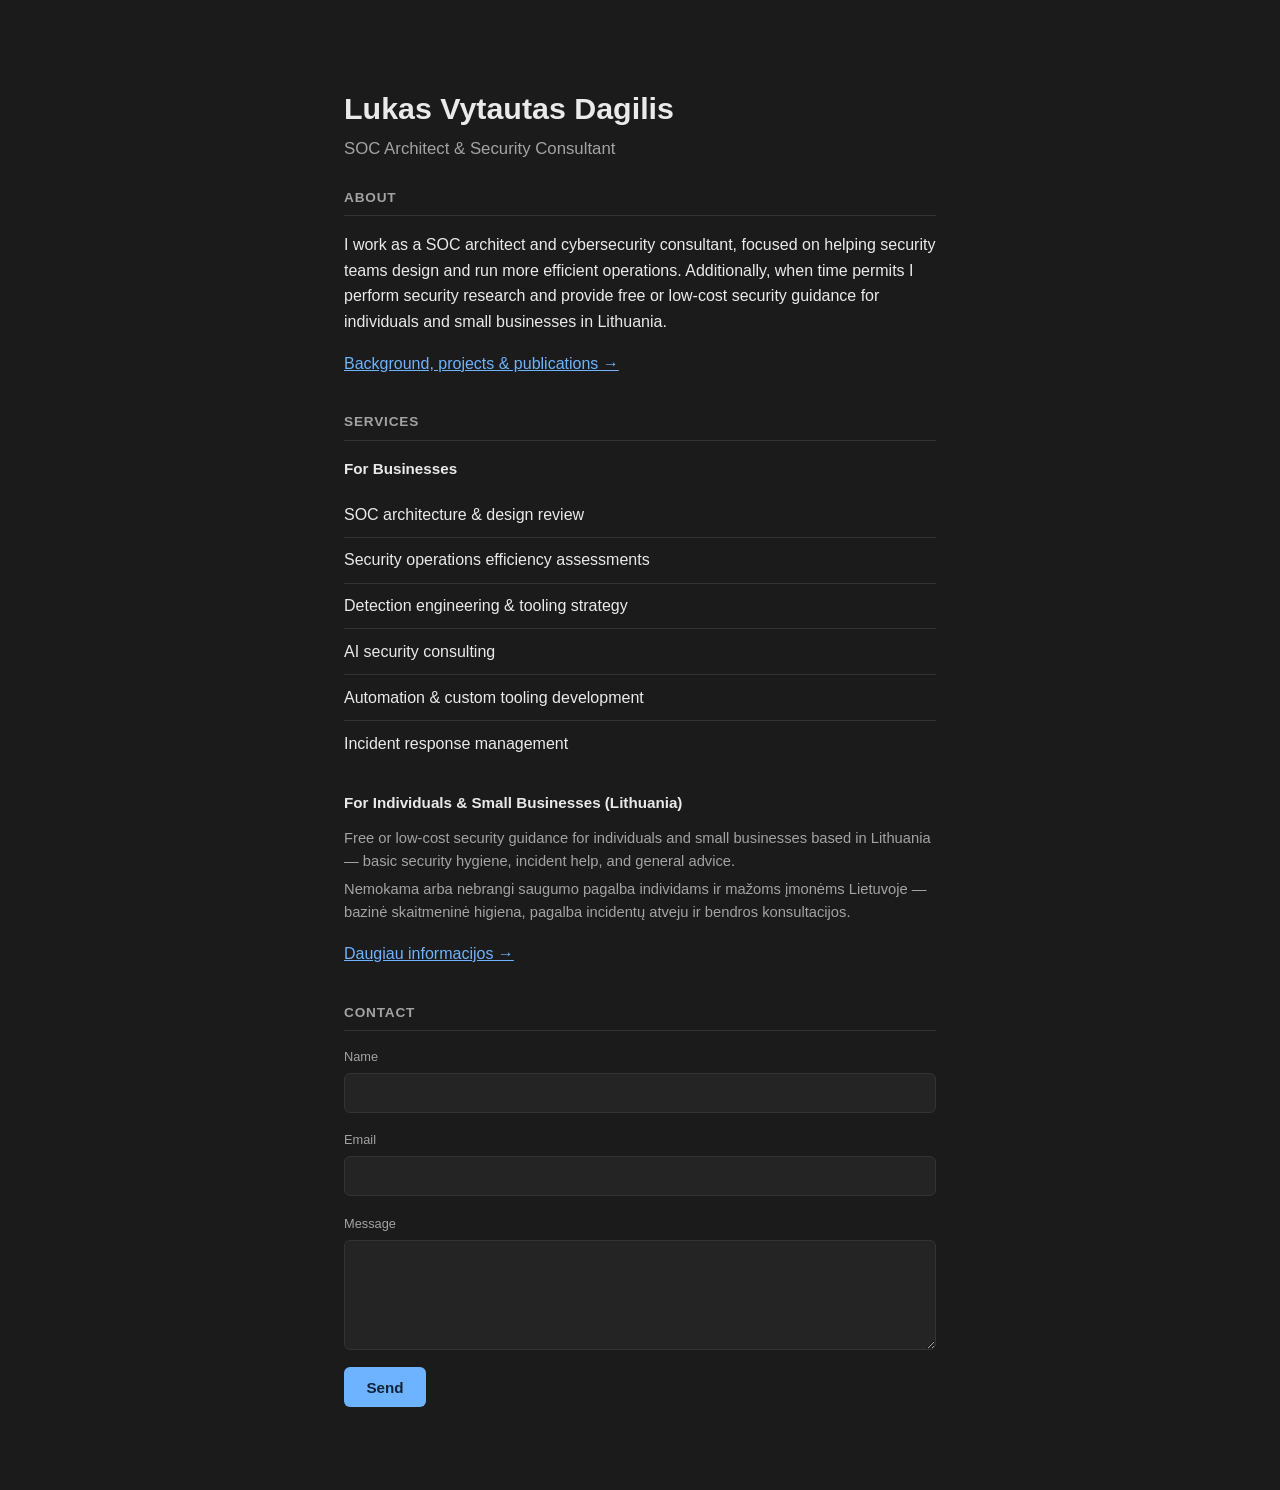
==== index.html @ 28920311 "Made name consistent across all pages." ====
<!DOCTYPE html>
<html lang="en">
<head>
<meta charset="UTF-8">
<meta name="viewport" content="width=device-width, initial-scale=1.0">
<title>Lukas Vytautas Dagilis</title>
<meta name="description" content="Lukas Vytautas Dagilis — SOC Architect &amp; Security Consultant.">
<link rel="stylesheet" href="style.css">
</head>
<body>

<h1>Lukas Vytautas Dagilis</h1>
<p class="headline">SOC Architect &amp; Security Consultant</p>

<section>
  <h2>About</h2>
  <p>
    I work as a SOC architect and cybersecurity consultant,
    focused on helping security teams design and run more efficient operations.
    Additionally, when time permits I perform security research and provide free or low-cost security guidance for individuals and small businesses in Lithuania.
  </p>
  <p><a href="about/">Background, projects &amp; publications →</a></p>
</section>

<section>
  <h2>Services</h2>

  <div class="service-group">
    <h3>For Businesses</h3>
    <ul class="plain-list">
      <li>SOC architecture &amp; design review</li>
      <li>Security operations efficiency assessments</li>
      <li>Detection engineering &amp; tooling strategy</li>
      <li>AI security consulting</li>
      <li>Automation &amp; custom tooling development</li>
      <li>Incident response management</li>
    </ul>
  </div>

  <div class="service-group">
    <h3>For Individuals &amp; Small Businesses (Lithuania)</h3>
    <p class="entry-desc">Free or low-cost security guidance for individuals and small businesses based in Lithuania — basic security hygiene, incident help, and general advice.</p>
    <p class="entry-desc">Nemokama arba nebrangi saugumo pagalba individams ir mažoms įmonėms Lietuvoje — bazinė skaitmeninė higiena, pagalba incidentų atveju ir bendros konsultacijos.</p>
    <p><a href="kibernetine-pagalba/">Daugiau informacijos →</a></p>
  </div>
</section>

<section>
  <h2>Contact</h2>
  <form action="https://formspree.io/f/xaqgkaaq" method="POST">
    <input type="text" name="_gotcha" class="honeypot" tabindex="-1" autocomplete="off" aria-hidden="true">
    <div class="field">
      <label for="name">Name</label>
      <input type="text" id="name" name="name" required>
    </div>
    <div class="field">
      <label for="email">Email</label>
      <input type="email" id="email" name="_replyto" required>
    </div>
    <div class="field">
      <label for="message">Message</label>
      <textarea id="message" name="message" required></textarea>
    </div>
    <button type="submit">Send</button>
  </form>
</section>

</body>
</html>
---- style.css ----
:root {
  color-scheme: dark;
  --bg: #1b1b1b;
  --fg: #eaeaea;
  --muted: #a3a3a3;
  --accent: #6db3ff;
  --border: #333;
}
* { box-sizing: border-box; }
body {
  background: var(--bg);
  color: var(--fg);
  font-family: -apple-system, BlinkMacSystemFont, "Segoe UI", Helvetica, Arial, sans-serif;
  max-width: 640px;
  margin: 0 auto;
  padding: 4rem 1.5rem 3rem;
  line-height: 1.6;
}
h1 { font-size: 1.9rem; margin-bottom: 0.2rem; }
h1 a { color: inherit; text-decoration: none; }
.headline { color: var(--muted); font-size: 1.05rem; margin-top: 0; margin-bottom: 1.5rem; }
a { color: var(--accent); }
section { margin-bottom: 2.2rem; }
h2 {
  font-size: 0.85rem;
  text-transform: uppercase;
  letter-spacing: 0.06em;
  color: var(--muted);
  border-bottom: 1px solid var(--border);
  padding-bottom: 0.4rem;
  margin-bottom: 1rem;
}
ul.plain-list { list-style: none; padding: 0; margin: 0; }
ul.plain-list li {
  display: flex;
  justify-content: space-between;
  align-items: baseline;
  gap: 1rem;
  padding: 0.6rem 0;
  border-bottom: 1px solid var(--border);
}
ul.plain-list li:last-child { border-bottom: none; }
.meta { color: var(--muted); font-size: 0.82rem; white-space: nowrap; }

.entry { margin-bottom: 1.1rem; }
.entry:last-child { margin-bottom: 0; }
.entry-head {
  display: flex;
  justify-content: space-between;
  align-items: baseline;
  gap: 1rem;
}
.entry-title { font-weight: 600; }
.entry-desc { margin: 0.25rem 0 0; color: var(--muted); font-size: 0.92rem; }
.placeholder-note { color: var(--muted); font-size: 0.9rem; font-style: italic; }

.service-group { margin-bottom: 1.6rem; }
.service-group:last-child { margin-bottom: 0; }
.service-group h3 { font-size: 0.95rem; font-weight: 600; margin: 0 0 0.7rem; }

.back-link { margin-top: 2.5rem; font-size: 0.9rem; }

form { display: flex; flex-direction: column; gap: 1.1rem; }
.field { display: flex; flex-direction: column; gap: 0.35rem; }
label {
  display: block;
  font-size: 0.8rem;
  color: var(--muted);
}
input, textarea {
  display: block;
  width: 100%;
  background: #242424;
  border: 1px solid var(--border);
  color: var(--fg);
  padding: 0.65rem 0.75rem;
  border-radius: 6px;
  font-family: inherit;
  font-size: 0.95rem;
}
input:focus, textarea:focus {
  outline: none;
  border-color: var(--accent);
}
textarea { resize: vertical; min-height: 110px; }
button {
  background: var(--accent);
  color: #10233a;
  border: none;
  padding: 0.7rem 1.4rem;
  border-radius: 6px;
  font-weight: 600;
  font-size: 0.95rem;
  cursor: pointer;
  align-self: flex-start;
  transition: opacity 0.15s ease;
}
button:hover { opacity: 0.85; }
.honeypot { position: absolute; left: -9999px; top: -9999px; }
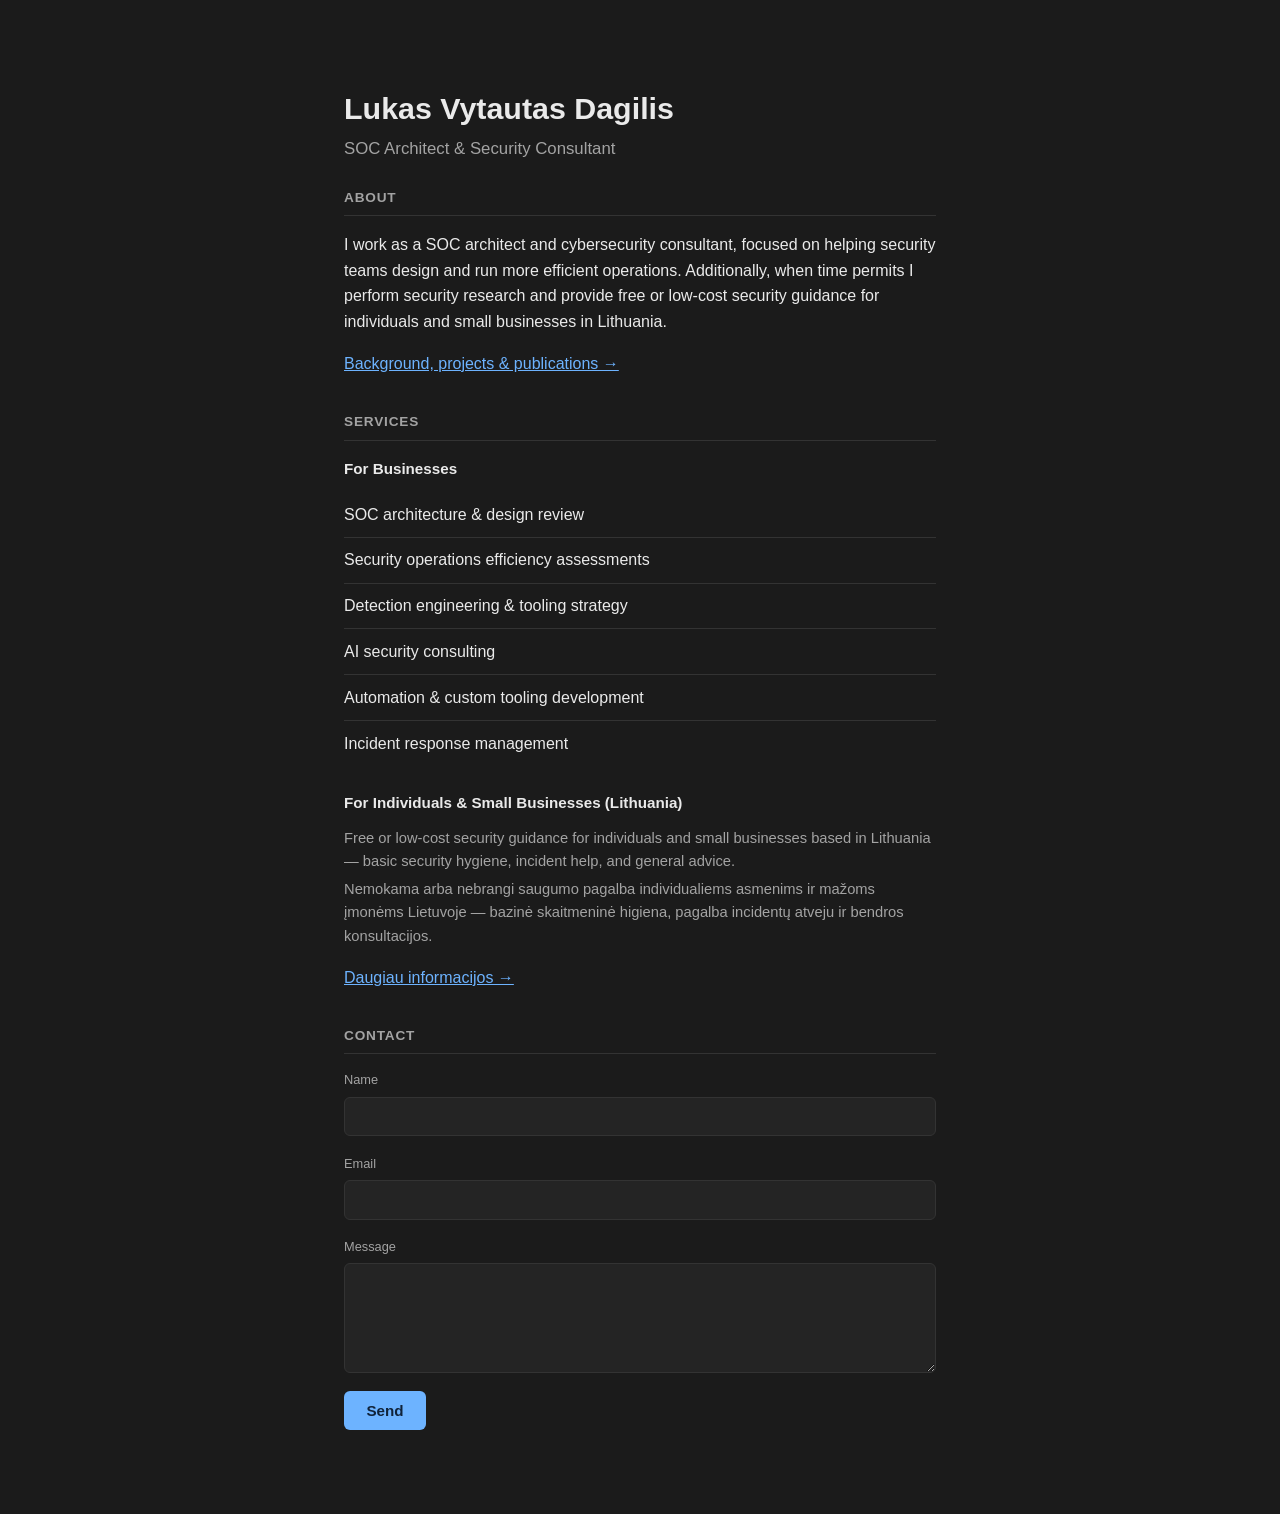
==== commit 01ded044: "Grammar fix" ====
--- a/index.html
+++ b/index.html
@@ -40,7 +40,7 @@
   <div class="service-group">
     <h3>For Individuals &amp; Small Businesses (Lithuania)</h3>
     <p class="entry-desc">Free or low-cost security guidance for individuals and small businesses based in Lithuania — basic security hygiene, incident help, and general advice.</p>
-    <p class="entry-desc">Nemokama arba nebrangi saugumo pagalba individams ir mažoms įmonėms Lietuvoje — bazinė skaitmeninė higiena, pagalba incidentų atveju ir bendros konsultacijos.</p>
+    <p class="entry-desc">Nemokama arba nebrangi saugumo pagalba individualiems asmenims ir mažoms įmonėms Lietuvoje — bazinė skaitmeninė higiena, pagalba incidentų atveju ir bendros konsultacijos.</p>
     <p><a href="kibernetine-pagalba/">Daugiau informacijos →</a></p>
   </div>
 </section>
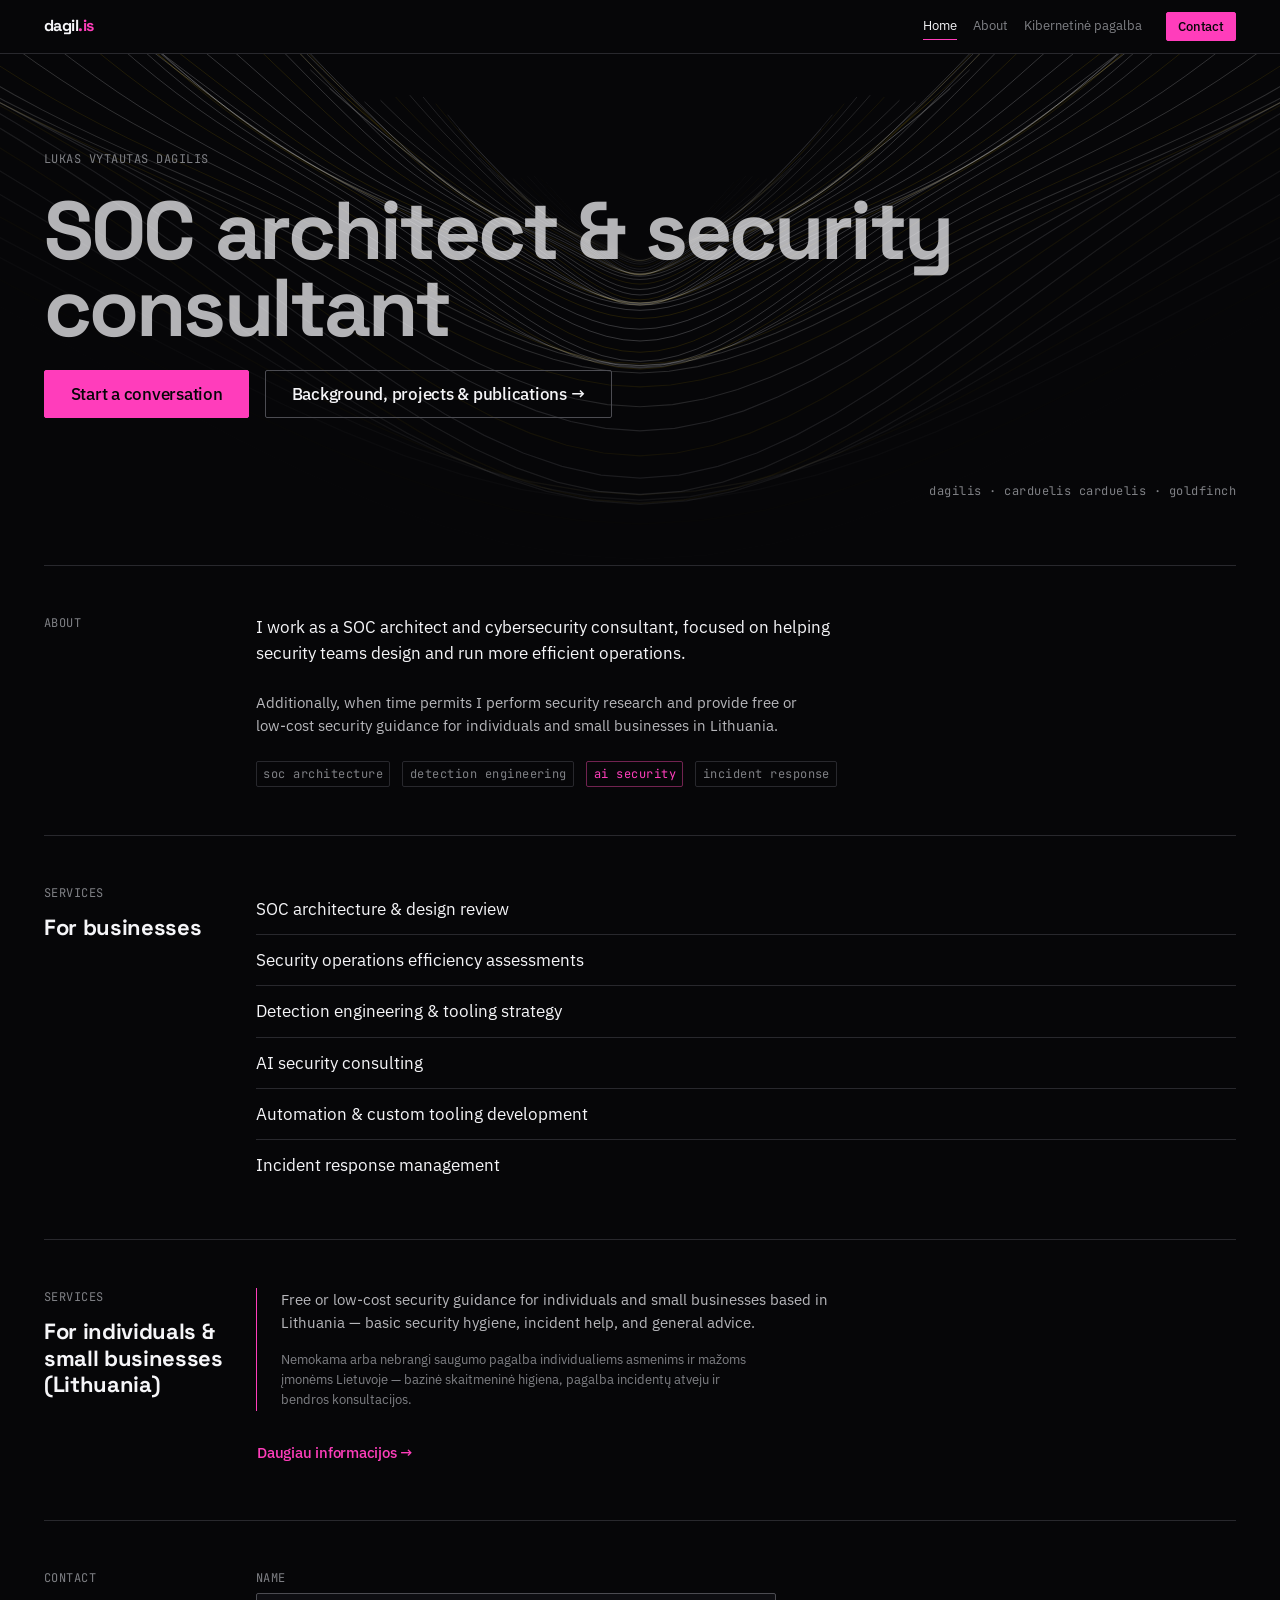
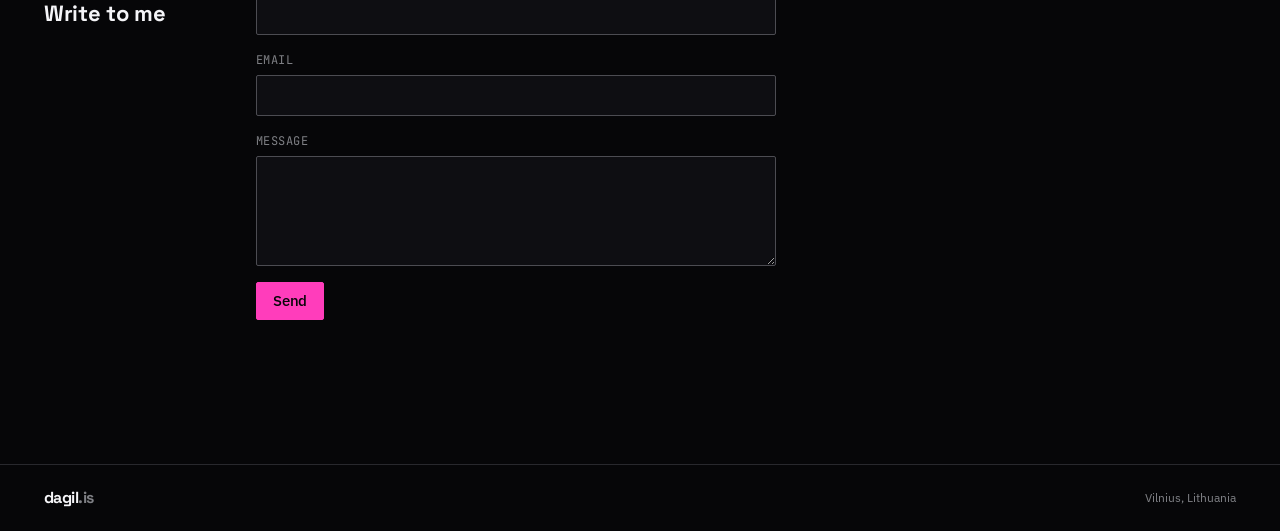
==== commit 01925363: "Rebuild the site on the dagil.is design system Reskin all three pages against the design system (Cla" ====
--- a/index.html
+++ b/index.html
@@ -1,5 +1,5 @@
 <!DOCTYPE html>
-<html lang="en">
+<html lang="en" data-accent="pink">
 <head>
 <meta charset="UTF-8">
 <meta name="viewport" content="width=device-width, initial-scale=1.0">
@@ -9,61 +9,131 @@
 </head>
 <body>
 
-<h1>Lukas Vytautas Dagilis</h1>
-<p class="headline">SOC Architect &amp; Security Consultant</p>
+<header class="nav">
+  <div class="nav-inner">
+    <a class="wordmark" href="./">dagil<span>.is</span></a>
+    <nav class="nav-links">
+      <a href="./" aria-current="page">Home</a>
+      <a href="about/">About</a>
+      <a href="kibernetine-pagalba/">Kibernetinė pagalba</a>
+    </nav>
+    <a class="btn btn--primary btn--sm" href="#contact">Contact</a>
+  </div>
+</header>
 
-<section>
-  <h2>About</h2>
-  <p>
-    I work as a SOC architect and cybersecurity consultant,
-    focused on helping security teams design and run more efficient operations.
-    Additionally, when time permits I perform security research and provide free or low-cost security guidance for individuals and small businesses in Lithuania.
-  </p>
-  <p><a href="about/">Background, projects &amp; publications →</a></p>
-</section>
+<main class="wrap">
 
-<section>
-  <h2>Services</h2>
-
-  <div class="service-group">
-    <h3>For Businesses</h3>
-    <ul class="plain-list">
-      <li>SOC architecture &amp; design review</li>
-      <li>Security operations efficiency assessments</li>
-      <li>Detection engineering &amp; tooling strategy</li>
-      <li>AI security consulting</li>
-      <li>Automation &amp; custom tooling development</li>
-      <li>Incident response management</li>
-    </ul>
+  <div class="hero">
+    <div class="wing-field" aria-hidden="true">
+      <canvas data-wing-field="title" data-speed="0.35" data-line-opacity="0.1" data-background="transparent"></canvas>
+    </div>
+    <p class="label hero-eyebrow">Lukas Vytautas Dagilis</p>
+    <h1 class="kinetic" data-kinetic>SOC architect &amp; security consultant</h1>
+    <div class="hero-actions">
+      <a class="btn btn--primary btn--lg" href="#contact">Start a conversation</a>
+      <a class="btn btn--lg" href="about/">Background, projects &amp; publications →</a>
+    </div>
+    <div class="hero-foot">
+      <span class="footnote">dagilis · carduelis carduelis · goldfinch</span>
+    </div>
   </div>
 
-  <div class="service-group">
-    <h3>For Individuals &amp; Small Businesses (Lithuania)</h3>
-    <p class="entry-desc">Free or low-cost security guidance for individuals and small businesses based in Lithuania — basic security hygiene, incident help, and general advice.</p>
-    <p class="entry-desc">Nemokama arba nebrangi saugumo pagalba individualiems asmenims ir mažoms įmonėms Lietuvoje — bazinė skaitmeninė higiena, pagalba incidentų atveju ir bendros konsultacijos.</p>
-    <p><a href="kibernetine-pagalba/">Daugiau informacijos →</a></p>
+  <section class="section" id="about">
+    <div class="section-grid">
+      <div class="section-head">
+        <h2 class="label">About</h2>
+      </div>
+      <div class="section-body">
+        <p class="lead">
+          I work as a SOC architect and cybersecurity consultant,
+          focused on helping security teams design and run more efficient operations.
+        </p>
+        <p>
+          Additionally, when time permits I perform security research and provide free or low-cost security guidance for individuals and small businesses in Lithuania.
+        </p>
+        <div class="chip-row">
+          <span class="chip chip--boxed">soc architecture</span>
+          <span class="chip chip--boxed">detection engineering</span>
+          <span class="chip chip--boxed chip--accent">ai security</span>
+          <span class="chip chip--boxed">incident response</span>
+        </div>
+      </div>
+    </div>
+  </section>
+
+  <section class="section" id="services">
+    <div class="section-grid">
+      <div class="section-head">
+        <h2 class="label">Services</h2>
+        <h3 class="section-title">For businesses</h3>
+      </div>
+      <div class="section-body">
+        <ul class="service-list">
+          <li>SOC architecture &amp; design review</li>
+          <li>Security operations efficiency assessments</li>
+          <li>Detection engineering &amp; tooling strategy</li>
+          <li>AI security consulting</li>
+          <li>Automation &amp; custom tooling development</li>
+          <li>Incident response management</li>
+        </ul>
+      </div>
+    </div>
+  </section>
+
+  <section class="section">
+    <div class="section-grid">
+      <div class="section-head">
+        <h2 class="label">Services</h2>
+        <h3 class="section-title">For individuals &amp; small businesses (Lithuania)</h3>
+      </div>
+      <div class="section-body">
+        <div class="card card--left card--accent">
+          <p>Free or low-cost security guidance for individuals and small businesses based in Lithuania — basic security hygiene, incident help, and general advice.</p>
+          <p class="entry-desc">Nemokama arba nebrangi saugumo pagalba individualiems asmenims ir mažoms įmonėms Lietuvoje — bazinė skaitmeninė higiena, pagalba incidentų atveju ir bendros konsultacijos.</p>
+        </div>
+        <p><a class="btn btn--ghost" href="kibernetine-pagalba/">Daugiau informacijos →</a></p>
+      </div>
+    </div>
+  </section>
+
+  <section class="section" id="contact">
+    <div class="section-grid">
+      <div class="section-head">
+        <h2 class="label">Contact</h2>
+        <h3 class="section-title">Write to me</h3>
+      </div>
+      <div class="section-body">
+        <form class="form" action="https://formspree.io/f/xaqgkaaq" method="POST">
+          <input type="text" name="_gotcha" class="honeypot" tabindex="-1" autocomplete="off" aria-hidden="true">
+          <div class="field">
+            <label for="name">Name</label>
+            <input type="text" id="name" name="name" required>
+          </div>
+          <div class="field">
+            <label for="email">Email</label>
+            <input type="email" id="email" name="_replyto" required>
+          </div>
+          <div class="field">
+            <label for="message">Message</label>
+            <textarea id="message" name="message" required></textarea>
+          </div>
+          <div><button class="btn btn--primary" type="submit">Send</button></div>
+        </form>
+      </div>
+    </div>
+  </section>
+
+</main>
+
+<footer class="footer">
+  <div class="footer-inner">
+    <span class="wordmark wordmark--mono">dagil<span>.is</span></span>
+    <span class="spacer"></span>
+    <span>Vilnius, Lithuania</span>
   </div>
-</section>
+</footer>
 
-<section>
-  <h2>Contact</h2>
-  <form action="https://formspree.io/f/xaqgkaaq" method="POST">
-    <input type="text" name="_gotcha" class="honeypot" tabindex="-1" autocomplete="off" aria-hidden="true">
-    <div class="field">
-      <label for="name">Name</label>
-      <input type="text" id="name" name="name" required>
-    </div>
-    <div class="field">
-      <label for="email">Email</label>
-      <input type="email" id="email" name="_replyto" required>
-    </div>
-    <div class="field">
-      <label for="message">Message</label>
-      <textarea id="message" name="message" required></textarea>
-    </div>
-    <button type="submit">Send</button>
-  </form>
-</section>
-
+<script src="wing-field.js" defer></script>
+<script src="kinetic.js" defer></script>
 </body>
 </html>
--- a/style.css
+++ b/style.css
@@ -1,99 +1,575 @@
+/* dagil.is
+   Built on the dagil.is design system (Claude Design project 25a98146).
+   Sections below, in order: tokens (mirrored from tokens/*.css), element
+   defaults (base.css), then this site's layout and components — hand-ported
+   from the system's React components so the static site needs no build step.
+   One file, one paint. */
+
+@import url('https://fonts.googleapis.com/css2?family=Space+Grotesk:wght@400;500;700&family=IBM+Plex+Sans:wght@400;500;600&family=JetBrains+Mono:wght@400;500&display=swap');
+
+/* ==========================================================================
+   1. Tokens
+   ========================================================================== */
+
 :root {
   color-scheme: dark;
-  --bg: #1b1b1b;
-  --fg: #eaeaea;
-  --muted: #a3a3a3;
-  --accent: #6db3ff;
-  --border: #333;
-}
-* { box-sizing: border-box; }
+
+  /* ---- surfaces ---- */
+  --void: oklch(12.5% 0.006 285);
+  --surface-1: oklch(16.5% 0.008 285);
+  --surface-2: oklch(21% 0.009 285);
+  --surface-3: oklch(26% 0.010 285);
+
+  /* ---- text ---- */
+  --text-1: oklch(97% 0.004 285);
+  --text-2: oklch(78% 0.006 285);
+  --text-3: oklch(60% 0.008 285);
+
+  /* ---- rules ---- */
+  --line: oklch(28% 0.008 285);
+  --line-strong: oklch(42% 0.010 285);
+
+  /* ---- neon palette ---- */
+  --neon-pink: oklch(72% 0.265 350);
+  --neon-yellow: oklch(92% 0.195 100);
+  --neon-lime: oklch(88% 0.235 132);
+  --neon-cyan: oklch(85% 0.150 200);
+  --neon-violet: oklch(66% 0.235 300);
+
+  /* ---- goldfinch: the name in colour ---- */
+  --goldfinch-wing: oklch(88% 0.185 92);
+  --goldfinch-face: oklch(58% 0.190 30);
+  --goldfinch-wall: oklch(86% 0.028 85);
+
+  /* ---- semantic accent ---- */
+  --accent: var(--neon-pink);
+  --accent-ink: var(--void);
+  --accent-strong: oklch(80% 0.230 350);
+  --accent-wash: color-mix(in oklab, var(--accent) 16%, var(--void));
+  --accent-line: color-mix(in oklab, var(--accent) 45%, var(--void));
+
+  --focus-ring: var(--accent);
+
+  /* ---- type ---- */
+  --font-display: 'Space Grotesk', 'Helvetica Neue', Arial, sans-serif;
+  --font-sans: 'IBM Plex Sans', 'Helvetica Neue', Arial, sans-serif;
+  --font-mono: 'JetBrains Mono', ui-monospace, SFMono-Regular, Menlo, monospace;
+
+  --text-xs: 0.75rem;
+  --text-sm: 0.8125rem;
+  --text-base: 0.9375rem;
+  --text-md: 1.0625rem;
+  --text-lg: 1.375rem;
+
+  --display-sm: 2rem;
+  --display-md: 3rem;
+  --display-lg: 4.5rem;
+
+  --leading-tight: 0.94;
+  --leading-snug: 1.2;
+  --leading-normal: 1.55;
+
+  --tracking-display: -0.035em;
+  --tracking-tight: -0.015em;
+  --tracking-mono: 0.04em;
+
+  --weight-regular: 400;
+  --weight-medium: 500;
+  --weight-bold: 700;
+
+  /* ---- spacing & layout ---- */
+  --space-1: 0.25rem;
+  --space-2: 0.5rem;
+  --space-3: 0.75rem;
+  --space-4: 1rem;
+  --space-5: 1.5rem;
+  --space-6: 2rem;
+  --space-7: 3rem;
+  --space-8: 4rem;
+  --space-9: 6rem;
+  --space-10: 8rem;
+
+  --content-max: 1240px;
+  --reading-max: 62ch;
+  --gutter: var(--space-5);
+
+  /* ---- effects ---- */
+  --radius-none: 0;
+  --radius-sm: 2px;
+  --radius-pill: 999px;
+
+  --ease-out: cubic-bezier(0.16, 1, 0.3, 1);
+  --ease-standard: cubic-bezier(0.2, 0, 0, 1);
+  --duration-fast: 120ms;
+  --duration-base: 200ms;
+  --duration-slow: 400ms;
+}
+
+/* Per-product accent. dagil.is is pink; swapping the attribute on <html> is
+   the only thing that ever changes between products. */
+[data-accent='pink'] {
+  --accent: var(--neon-pink);
+  --accent-strong: oklch(80% 0.230 350);
+  --accent-ink: var(--void);
+}
+
+/* ==========================================================================
+   2. Element defaults
+   ========================================================================== */
+
+*, *::before, *::after { box-sizing: border-box; }
+html { -webkit-text-size-adjust: 100%; }
+
 body {
-  background: var(--bg);
-  color: var(--fg);
-  font-family: -apple-system, BlinkMacSystemFont, "Segoe UI", Helvetica, Arial, sans-serif;
-  max-width: 640px;
+  margin: 0;
+  background: var(--void);
+  color: var(--text-2);
+  font-family: var(--font-sans);
+  font-size: var(--text-base);
+  line-height: var(--leading-normal);
+  text-wrap: pretty;
+  -webkit-font-smoothing: antialiased;
+}
+
+h1, h2, h3, h4 {
+  margin: 0;
+  color: var(--text-1);
+  font-family: var(--font-display);
+  font-weight: var(--weight-bold);
+  letter-spacing: var(--tracking-display);
+  line-height: var(--leading-tight);
+}
+h1 { font-size: var(--display-lg); }
+h2 { font-size: var(--display-md); }
+h3 { font-size: var(--display-sm); letter-spacing: var(--tracking-tight); }
+h4 { font-size: var(--text-lg); letter-spacing: var(--tracking-tight); line-height: var(--leading-snug); }
+
+p { margin: 0 0 var(--space-4); max-width: var(--reading-max); }
+p:last-child { margin-bottom: 0; }
+
+a {
+  color: var(--accent);
+  text-decoration: none;
+  border-bottom: 1px solid var(--accent-line);
+  transition: color var(--duration-fast) var(--ease-standard),
+              border-color var(--duration-fast) var(--ease-standard);
+}
+a:hover { color: var(--accent-strong); border-bottom-color: var(--accent-strong); }
+a:active { color: var(--accent-strong); }
+
+code, kbd, samp, pre { font-family: var(--font-mono); font-size: 0.9em; letter-spacing: var(--tracking-mono); }
+hr { border: 0; border-top: 1px solid var(--line); margin: var(--space-6) 0; }
+small { font-size: var(--text-xs); color: var(--text-3); }
+strong { color: var(--text-1); font-weight: var(--weight-medium); }
+
+::selection { background: var(--accent); color: var(--accent-ink); }
+:focus-visible { outline: 2px solid var(--focus-ring); outline-offset: 2px; }
+
+button, input, select, textarea { font: inherit; color: inherit; }
+img, svg, video { display: block; max-width: 100%; }
+table { border-collapse: collapse; }
+
+@media (prefers-reduced-motion: reduce) {
+  *, *::before, *::after {
+    animation-duration: 0.01ms !important;
+    transition-duration: 0.01ms !important;
+  }
+}
+
+/* ==========================================================================
+   3. Layout
+   ========================================================================== */
+
+.wrap {
+  max-width: var(--content-max);
   margin: 0 auto;
-  padding: 4rem 1.5rem 3rem;
-  line-height: 1.6;
-}
-h1 { font-size: 1.9rem; margin-bottom: 0.2rem; }
-h1 a { color: inherit; text-decoration: none; }
-.headline { color: var(--muted); font-size: 1.05rem; margin-top: 0; margin-bottom: 1.5rem; }
-a { color: var(--accent); }
-section { margin-bottom: 2.2rem; }
-h2 {
-  font-size: 0.85rem;
+  padding: 0 var(--gutter);
+}
+
+/* AppNav — the sticky header is the only fixed element on the page. */
+.nav {
+  position: sticky;
+  top: 0;
+  z-index: 20;
+  background: var(--void);
+  border-bottom: 1px solid var(--line);
+}
+.nav-inner {
+  max-width: var(--content-max);
+  margin: 0 auto;
+  padding: var(--space-3) var(--gutter);
+  display: flex;
+  align-items: center;
+  gap: var(--space-5);
+  flex-wrap: wrap;
+}
+.nav-links {
+  display: flex;
+  gap: var(--space-4);
+  margin-left: auto;
+  flex-wrap: wrap;
+}
+.nav-links a {
+  font-size: var(--text-sm);
+  color: var(--text-3);
+  border-bottom: 1px solid transparent;
+  padding: 0.2rem 0;
+}
+.nav-links a:hover { color: var(--text-1); border-bottom-color: var(--line-strong); }
+.nav-links a[aria-current='page'] { color: var(--text-1); border-bottom-color: var(--accent); }
+
+/* Wordmark — the mark is the type. No logo file exists; never substitute a glyph. */
+.wordmark {
+  font-family: var(--font-display);
+  font-weight: var(--weight-bold);
+  font-size: 1rem;
+  letter-spacing: var(--tracking-display);
+  color: var(--text-1);
+  line-height: 1;
+  border-bottom: none;
+}
+.wordmark:hover { color: var(--text-1); }
+.wordmark span { color: var(--accent); }
+.wordmark--mono span { color: var(--text-3); }
+
+/* AppFooter */
+.footer {
+  border-top: 1px solid var(--line);
+  margin-top: var(--space-9);
+}
+.footer-inner {
+  max-width: var(--content-max);
+  margin: 0 auto;
+  padding: var(--space-5) var(--gutter);
+  display: flex;
+  flex-wrap: wrap;
+  align-items: center;
+  gap: var(--space-2) var(--space-5);
+  font-size: var(--text-xs);
+  color: var(--text-3);
+}
+.footer-inner .spacer { flex: 1; }
+
+/* ==========================================================================
+   4. Page structure
+   ========================================================================== */
+
+.hero { position: relative; padding: var(--space-9) 0 var(--space-8); }
+.hero-eyebrow { margin: 0 0 var(--space-5); }
+.hero h1 { font-size: clamp(2.6rem, 6.4vw, 5.4rem); }
+.hero-actions {
+  display: flex;
+  flex-wrap: wrap;
+  gap: var(--space-4);
+  margin-top: var(--space-5);
+}
+.hero-foot {
+  margin-top: var(--space-8);
+  display: flex;
+  justify-content: flex-end;
+}
+
+.page { padding-top: var(--space-8); padding-bottom: var(--space-8); }
+.page-head { position: relative; }
+.page-head h1 { font-size: var(--display-md); max-width: 18ch; margin-top: var(--space-4); }
+.page-head .lead {
+  margin-top: var(--space-5);
+  font-size: var(--text-md);
+  color: var(--text-2);
+}
+.page-foot { margin-top: var(--space-7); }
+
+.lead { font-size: var(--text-md); color: var(--text-1); }
+
+.section {
+  border-top: 1px solid var(--line);
+  padding: var(--space-7) 0;
+}
+.section-grid {
+  display: grid;
+  grid-template-columns: 180px 1fr;
+  gap: var(--space-6);
+  align-items: start;
+}
+.section-title {
+  margin-top: var(--space-3);
+  font-size: var(--text-lg);
+  letter-spacing: var(--tracking-tight);
+  line-height: var(--leading-snug);
+}
+.section-body > * + * { margin-top: var(--space-5); }
+
+/* About/help pages: label above, rows full width. */
+.stack { margin-top: var(--space-7); }
+.stack > .label { display: block; margin-bottom: var(--space-4); }
+
+.grid-2 {
+  display: grid;
+  grid-template-columns: 1fr 1fr;
+  gap: var(--space-6);
+  margin-top: var(--space-7);
+  align-items: start;
+}
+
+/* Mono micro-label — the only place uppercase is allowed. */
+.label {
+  font-family: var(--font-mono);
+  font-size: var(--text-xs);
+  letter-spacing: var(--tracking-mono);
   text-transform: uppercase;
-  letter-spacing: 0.06em;
-  color: var(--muted);
-  border-bottom: 1px solid var(--border);
-  padding-bottom: 0.4rem;
-  margin-bottom: 1rem;
-}
-ul.plain-list { list-style: none; padding: 0; margin: 0; }
-ul.plain-list li {
+  color: var(--text-3);
+  font-weight: var(--weight-regular);
+}
+h2.label, h3.label { font-family: var(--font-mono); line-height: var(--leading-normal); }
+
+
+/* ==========================================================================
+   5. Components
+   ========================================================================== */
+
+/* Section/card headings. */
+.subhead {
+  font-size: var(--text-lg);
+  letter-spacing: var(--tracking-tight);
+  line-height: var(--leading-snug);
+  margin-bottom: var(--space-4);
+}
+
+/* Card — no fill, no radius, no shadow. A hairline on one edge, and space. */
+.card { border-top: 1px solid var(--line); padding-top: var(--space-5); }
+.card--left {
+  border-top: none;
+  border-left: 1px solid var(--line);
+  padding-top: 0;
+  padding-left: var(--space-5);
+}
+.card--accent { border-color: var(--accent); }
+
+/* Service list — hairlines from a 1px grid gap, not from borders. */
+.service-list {
+  list-style: none;
+  margin: 0;
+  padding: 0;
+  display: grid;
+  gap: 1px;
+  background: var(--line);
+}
+.service-list li {
+  background: var(--void);
+  padding: var(--space-3) 0;
+  font-size: var(--text-md);
+  color: var(--text-1);
+}
+
+/* Entry rows — mono date in the left column, prose in the right. */
+.entry-list { display: grid; }
+.entry {
+  display: grid;
+  grid-template-columns: 110px 1fr;
+  gap: var(--space-5);
+  border-top: 1px solid var(--line);
+  padding: var(--space-5) 0;
+}
+.entry:first-child { padding-top: var(--space-4); }
+.entry-year {
+  font-family: var(--font-mono);
+  font-size: var(--text-xs);
+  letter-spacing: var(--tracking-mono);
+  color: var(--text-3);
+  white-space: nowrap;
+}
+.entry-title { color: var(--text-1); font-size: var(--text-md); }
+.entry-desc {
+  color: var(--text-3);
+  font-size: var(--text-sm);
+  margin: var(--space-1) 0 0;
+}
+
+/* Chip */
+.chip {
+  font-family: var(--font-mono);
+  font-size: var(--text-xs);
+  letter-spacing: var(--tracking-mono);
+  color: var(--text-3);
+}
+.chip--boxed {
+  border: 1px solid var(--line);
+  border-radius: var(--radius-sm);
+  padding: 0.15rem 0.4rem;
+}
+.chip--accent { color: var(--accent); border-color: var(--accent-line); }
+.chip-row { display: flex; flex-wrap: wrap; gap: var(--space-3); }
+
+/* Button */
+.btn {
+  display: inline-flex;
+  align-items: center;
+  gap: 0.5rem;
+  font-family: var(--font-sans);
+  font-weight: var(--weight-medium);
+  letter-spacing: var(--tracking-tight);
+  line-height: 1.2;
+  font-size: var(--text-base);
+  padding: 0.55rem 1rem;
+  border: 1px solid var(--line-strong);
+  border-radius: var(--radius-sm);
+  background: transparent;
+  color: var(--text-1);
+  text-decoration: none;
+  cursor: pointer;
+  transition: background var(--duration-fast) var(--ease-standard),
+              border-color var(--duration-fast) var(--ease-standard),
+              color var(--duration-fast) var(--ease-standard);
+}
+.btn:hover { background: var(--surface-3); color: var(--text-1); border-color: var(--line-strong); }
+
+.btn--primary { background: var(--accent); border-color: var(--accent); color: var(--accent-ink); }
+.btn--primary:hover { background: var(--accent-strong); border-color: var(--accent-strong); color: var(--accent-ink); }
+
+.btn--ghost {
+  background: transparent;
+  border-color: transparent;
+  color: var(--accent);
+  padding-left: 0;
+  padding-right: 0;
+}
+.btn--ghost:hover { background: transparent; border-color: transparent; color: var(--accent-strong); }
+
+.btn--sm { padding: 0.35rem 0.7rem; font-size: var(--text-sm); }
+.btn--lg { padding: 0.8rem 1.6rem; font-size: var(--text-md); }
+
+/* Field */
+.form { display: grid; gap: var(--space-4); max-width: 520px; }
+.field { display: flex; flex-direction: column; gap: 0.35rem; }
+.field label {
+  font-family: var(--font-mono);
+  font-size: var(--text-xs);
+  letter-spacing: var(--tracking-mono);
+  text-transform: uppercase;
+  color: var(--text-3);
+}
+.field input,
+.field textarea {
+  width: 100%;
+  background: var(--surface-1);
+  border: 1px solid var(--line-strong);
+  border-radius: var(--radius-sm);
+  padding: 0.5rem 0.7rem;
+  color: var(--text-1);
+  font-size: var(--text-base);
+  transition: border-color var(--duration-fast) var(--ease-standard);
+}
+.field input:focus,
+.field textarea:focus { border-color: var(--accent); }
+.field textarea { resize: vertical; min-height: 110px; }
+
+.honeypot { position: absolute; left: -9999px; top: -9999px; }
+
+/* ==========================================================================
+   6. Brand devices — the goldfinch, as colour and two shapes. Never a bird.
+   ========================================================================== */
+
+/* WingField: the wing profile as a faint line field behind type. One per
+   surface, full-bleed, never interactive. The system's only background
+   treatment — drawn line work, not texture. */
+.wing-field {
+  position: absolute;
+  top: 0;
+  bottom: 0;
+  left: 50%;
+  /* --bleed is the scrollbar-free viewport width, set by wing-field.js; 100vw
+     is the no-JS fallback (it includes the scrollbar on some platforms). */
+  width: var(--bleed, 100vw);
+  transform: translateX(-50%);
+  overflow: hidden;
+  pointer-events: none;
+}
+.wing-field canvas { display: block; width: 100%; height: 100%; }
+/* Subpage heads are short; let the quiet presets run past the perch rule so
+   the field reads as a field, not a smear. */
+.page-head .wing-field { bottom: calc(-1 * var(--space-7)); }
+/* Type always sits above the field, at full contrast. */
+.hero > *:not(.wing-field),
+.page-head > *:not(.wing-field) { position: relative; }
+
+/* WingBar: the dark wing crossed by one bright band. One per surface. */
+.wingbar {
+  position: relative;
+  overflow: hidden;
+  height: 10px;
+  background: var(--void);
+  border-top: 1px solid var(--line);
+  border-bottom: 1px solid var(--line);
+}
+.wingbar::after {
+  content: '';
+  position: absolute;
+  top: 0;
+  bottom: 0;
+  left: 34%;
+  width: 16%;
+  background: var(--goldfinch-wing);
+}
+
+/* PerchRule: anchor square, hard hairline, fine dotted run. */
+.perch { display: flex; align-items: center; gap: 6px; }
+.page-head + .perch { margin-top: var(--space-5); }
+.perch::before {
+  content: '';
+  width: 5px;
+  height: 5px;
+  background: var(--goldfinch-wing);
+  flex-shrink: 0;
+}
+.perch i {
+  height: 1px;
+  width: 38px;
+  background: var(--line-strong);
+  flex-shrink: 0;
+}
+.perch::after {
+  content: '';
+  flex: 1;
+  height: 1px;
+  background-image: repeating-linear-gradient(to right, var(--line-strong) 0 2px, transparent 2px 7px);
+}
+
+/* The mark's verbal partner — a footnote, never a tagline. */
+.footnote {
+  font-family: var(--font-mono);
+  font-size: var(--text-xs);
+  letter-spacing: var(--tracking-mono);
+  color: var(--text-3);
+}
+
+/* ==========================================================================
+   7. KineticType — the motion signature. One per page, largest type only.
+   ========================================================================== */
+
+.kinetic {
   display: flex;
-  justify-content: space-between;
-  align-items: baseline;
-  gap: 1rem;
-  padding: 0.6rem 0;
-  border-bottom: 1px solid var(--border);
-}
-ul.plain-list li:last-child { border-bottom: none; }
-.meta { color: var(--muted); font-size: 0.82rem; white-space: nowrap; }
-
-.entry { margin-bottom: 1.1rem; }
-.entry:last-child { margin-bottom: 0; }
-.entry-head {
-  display: flex;
-  justify-content: space-between;
-  align-items: baseline;
-  gap: 1rem;
-}
-.entry-title { font-weight: 600; }
-.entry-desc { margin: 0.25rem 0 0; color: var(--muted); font-size: 0.92rem; }
-.placeholder-note { color: var(--muted); font-size: 0.9rem; font-style: italic; }
-
-.service-group { margin-bottom: 1.6rem; }
-.service-group:last-child { margin-bottom: 0; }
-.service-group h3 { font-size: 0.95rem; font-weight: 600; margin: 0 0 0.7rem; }
-
-.back-link { margin-top: 2.5rem; font-size: 0.9rem; }
-
-form { display: flex; flex-direction: column; gap: 1.1rem; }
-.field { display: flex; flex-direction: column; gap: 0.35rem; }
-label {
-  display: block;
-  font-size: 0.8rem;
-  color: var(--muted);
-}
-input, textarea {
-  display: block;
-  width: 100%;
-  background: #242424;
-  border: 1px solid var(--border);
-  color: var(--fg);
-  padding: 0.65rem 0.75rem;
-  border-radius: 6px;
-  font-family: inherit;
-  font-size: 0.95rem;
-}
-input:focus, textarea:focus {
-  outline: none;
-  border-color: var(--accent);
-}
-textarea { resize: vertical; min-height: 110px; }
-button {
-  background: var(--accent);
-  color: #10233a;
-  border: none;
-  padding: 0.7rem 1.4rem;
-  border-radius: 6px;
-  font-weight: 600;
-  font-size: 0.95rem;
-  cursor: pointer;
-  align-self: flex-start;
-  transition: opacity 0.15s ease;
-}
-button:hover { opacity: 0.85; }
-.honeypot { position: absolute; left: -9999px; top: -9999px; }
+  flex-wrap: wrap;
+  column-gap: 0.26em;
+  margin: 0;
+}
+.kinetic .kt-word { display: inline-block; }
+.kinetic .kt-char {
+  display: inline-block;
+  will-change: transform;
+  transition: opacity var(--duration-slow) var(--ease-out);
+}
+
+/* ==========================================================================
+   8. Narrow viewports
+   ========================================================================== */
+
+@media (max-width: 760px) {
+  .section-grid { grid-template-columns: 1fr; gap: var(--space-4); }
+  .entry { grid-template-columns: 1fr; gap: var(--space-2); }
+  .hero { padding: var(--space-7) 0 var(--space-6); }
+  .nav-inner { gap: var(--space-2) var(--space-4); }
+  .nav-links { order: 3; width: 100%; margin-left: 0; }
+  .nav-inner > .btn { margin-left: auto; }
+  .grid-2 { grid-template-columns: 1fr; gap: var(--space-6); }
+  .hero-foot { justify-content: flex-start; }
+}
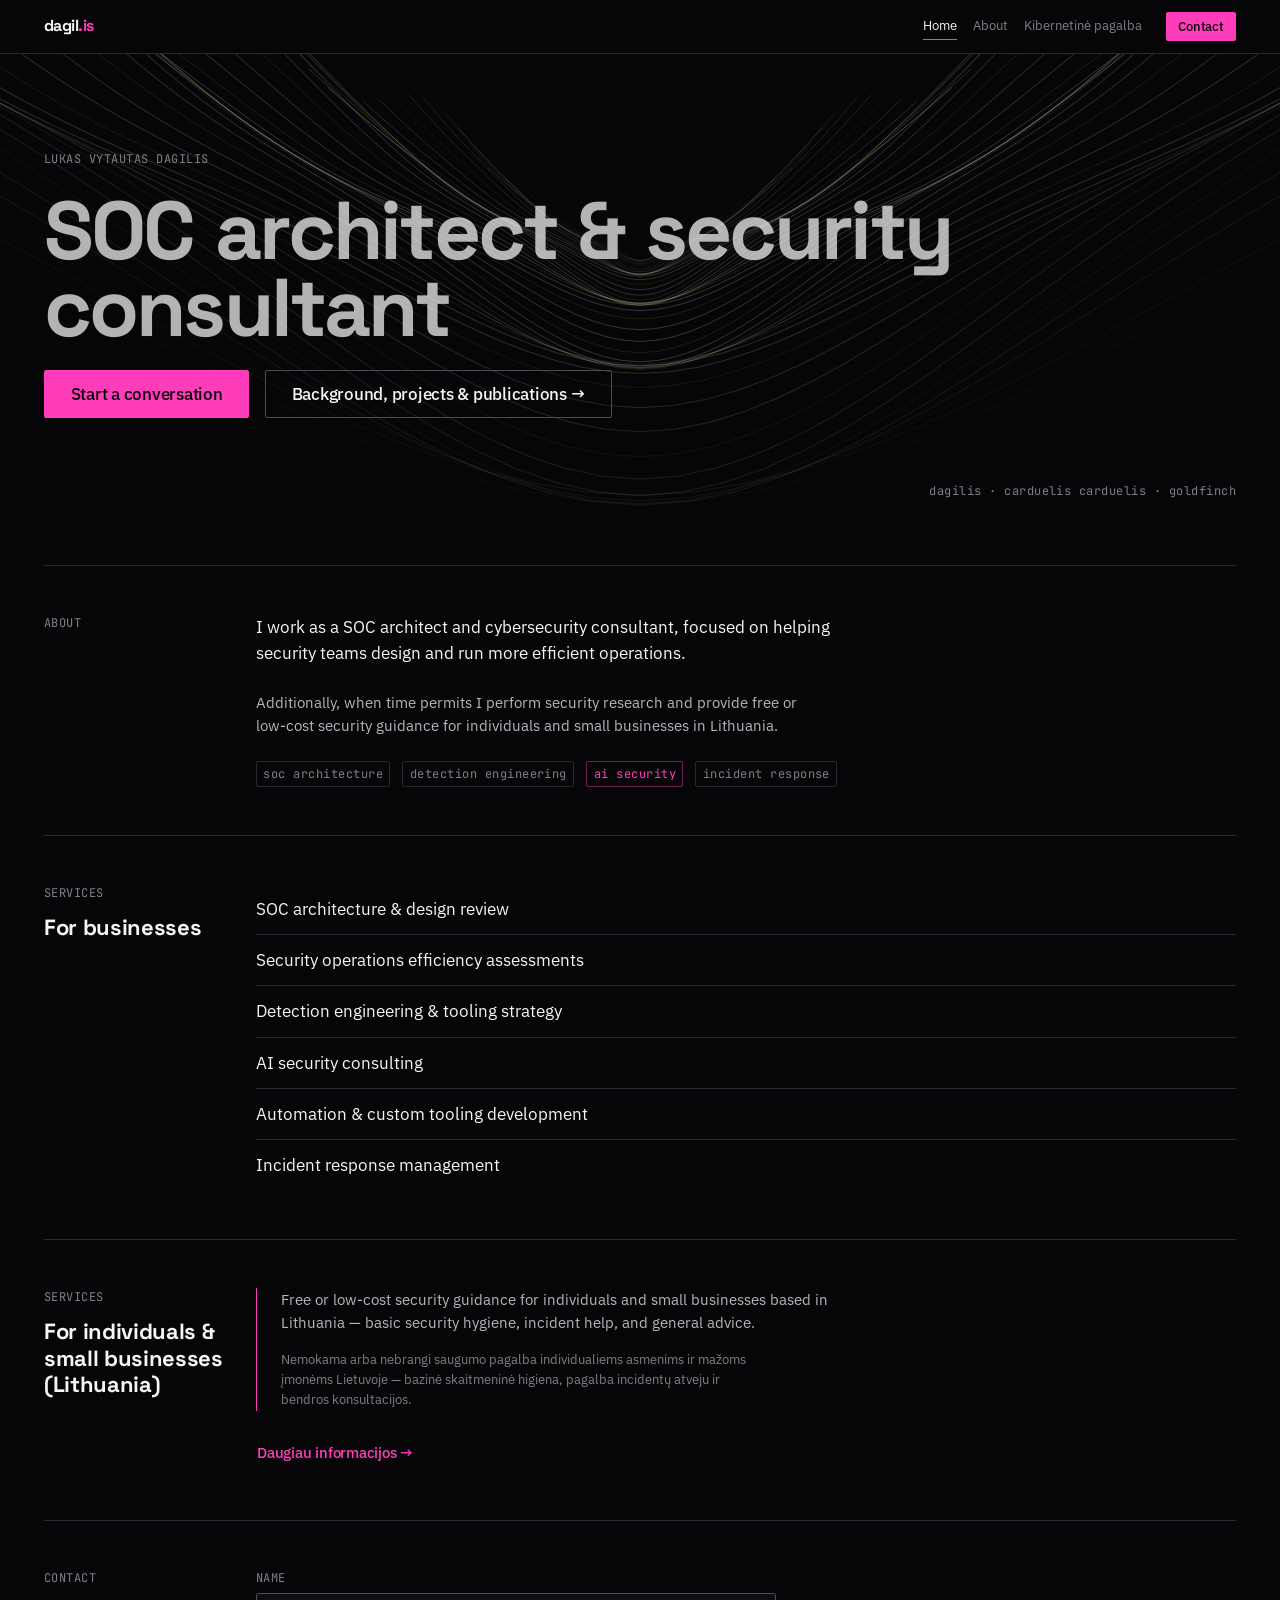
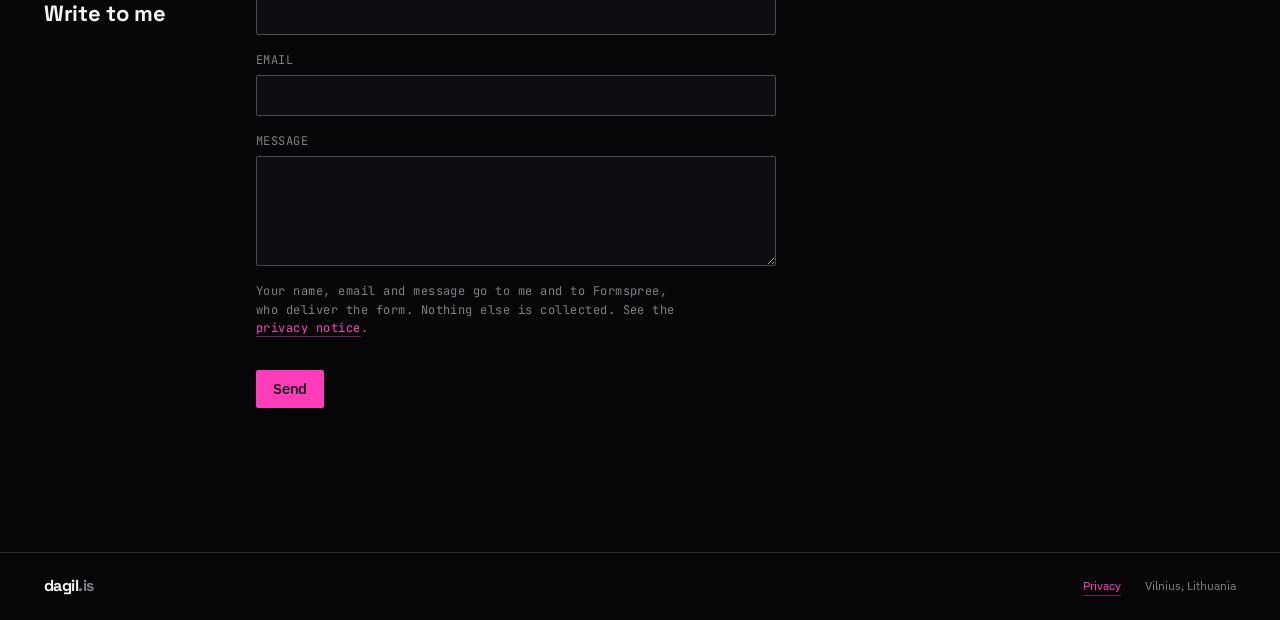
==== commit c0de595e: "Publish a privacy notice, and link it from the point of collection The contact form on the home page" ====
--- a/index.html
+++ b/index.html
@@ -117,6 +117,7 @@
             <label for="message">Message</label>
             <textarea id="message" name="message" required></textarea>
           </div>
+          <p class="footnote">Your name, email and message go to me and to Formspree, who deliver the form. Nothing else is collected. See the <a href="privacy/">privacy notice</a>.</p>
           <div><button class="btn btn--primary" type="submit">Send</button></div>
         </form>
       </div>
@@ -129,6 +130,7 @@
   <div class="footer-inner">
     <span class="wordmark wordmark--mono">dagil<span>.is</span></span>
     <span class="spacer"></span>
+    <a href="privacy/">Privacy</a>
     <span>Vilnius, Lithuania</span>
   </div>
 </footer>
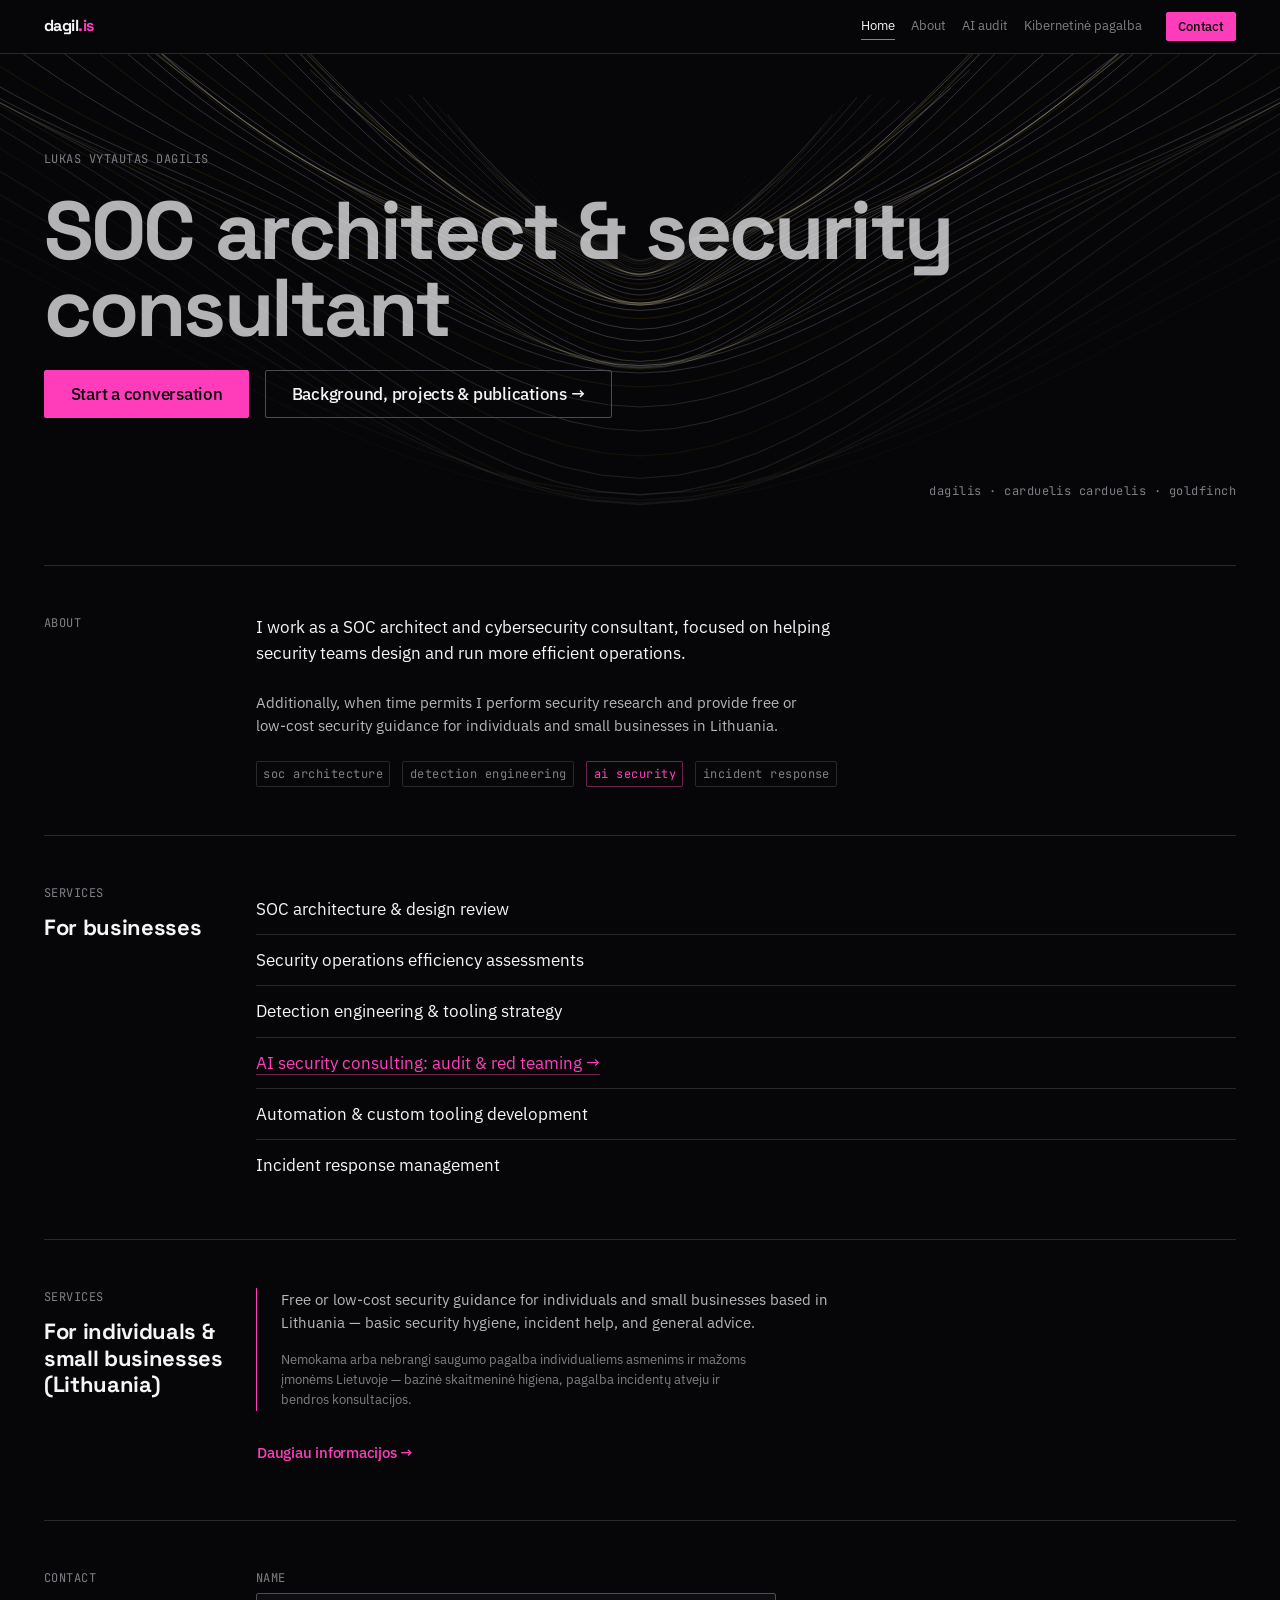
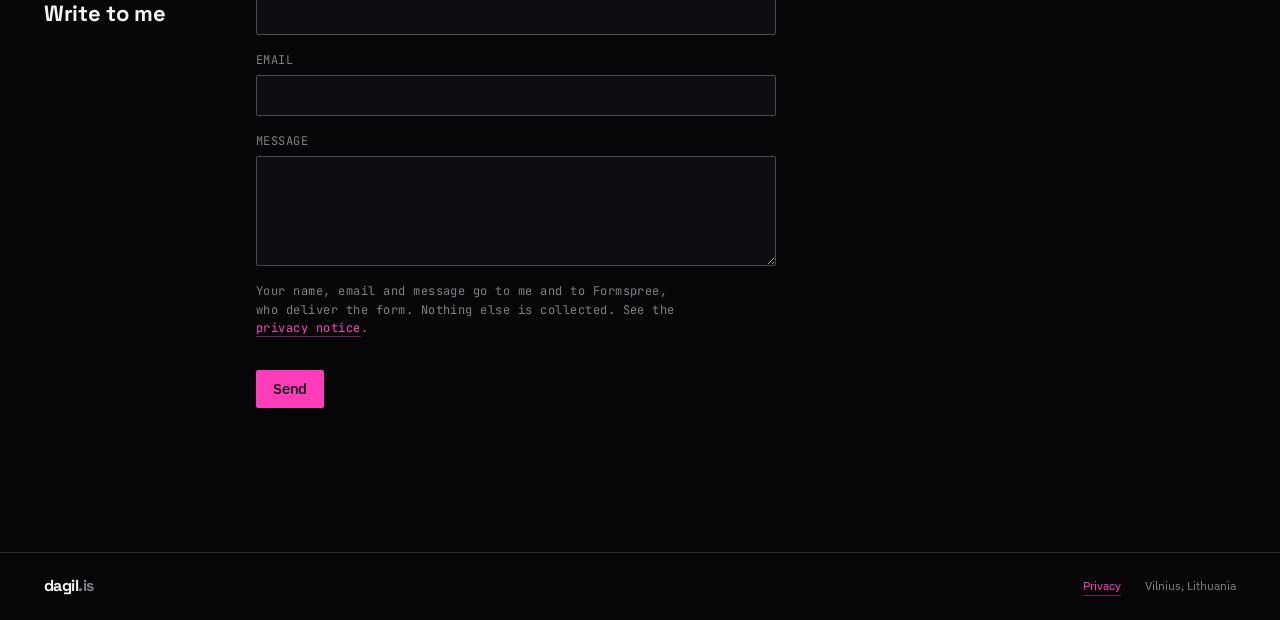
==== commit 20d00ef7: "Add the AI audit service page at /audit-ai A one-page description of the AI system audit and red-tea" ====
--- a/index.html
+++ b/index.html
@@ -15,6 +15,7 @@
     <nav class="nav-links">
       <a href="./" aria-current="page">Home</a>
       <a href="about/">About</a>
+      <a href="audit-ai/">AI audit</a>
       <a href="kibernetine-pagalba/">Kibernetinė pagalba</a>
     </nav>
     <a class="btn btn--primary btn--sm" href="#contact">Contact</a>
@@ -72,7 +73,7 @@
           <li>SOC architecture &amp; design review</li>
           <li>Security operations efficiency assessments</li>
           <li>Detection engineering &amp; tooling strategy</li>
-          <li>AI security consulting</li>
+          <li><a href="audit-ai/">AI security consulting: audit &amp; red teaming →</a></li>
           <li>Automation &amp; custom tooling development</li>
           <li>Incident response management</li>
         </ul>
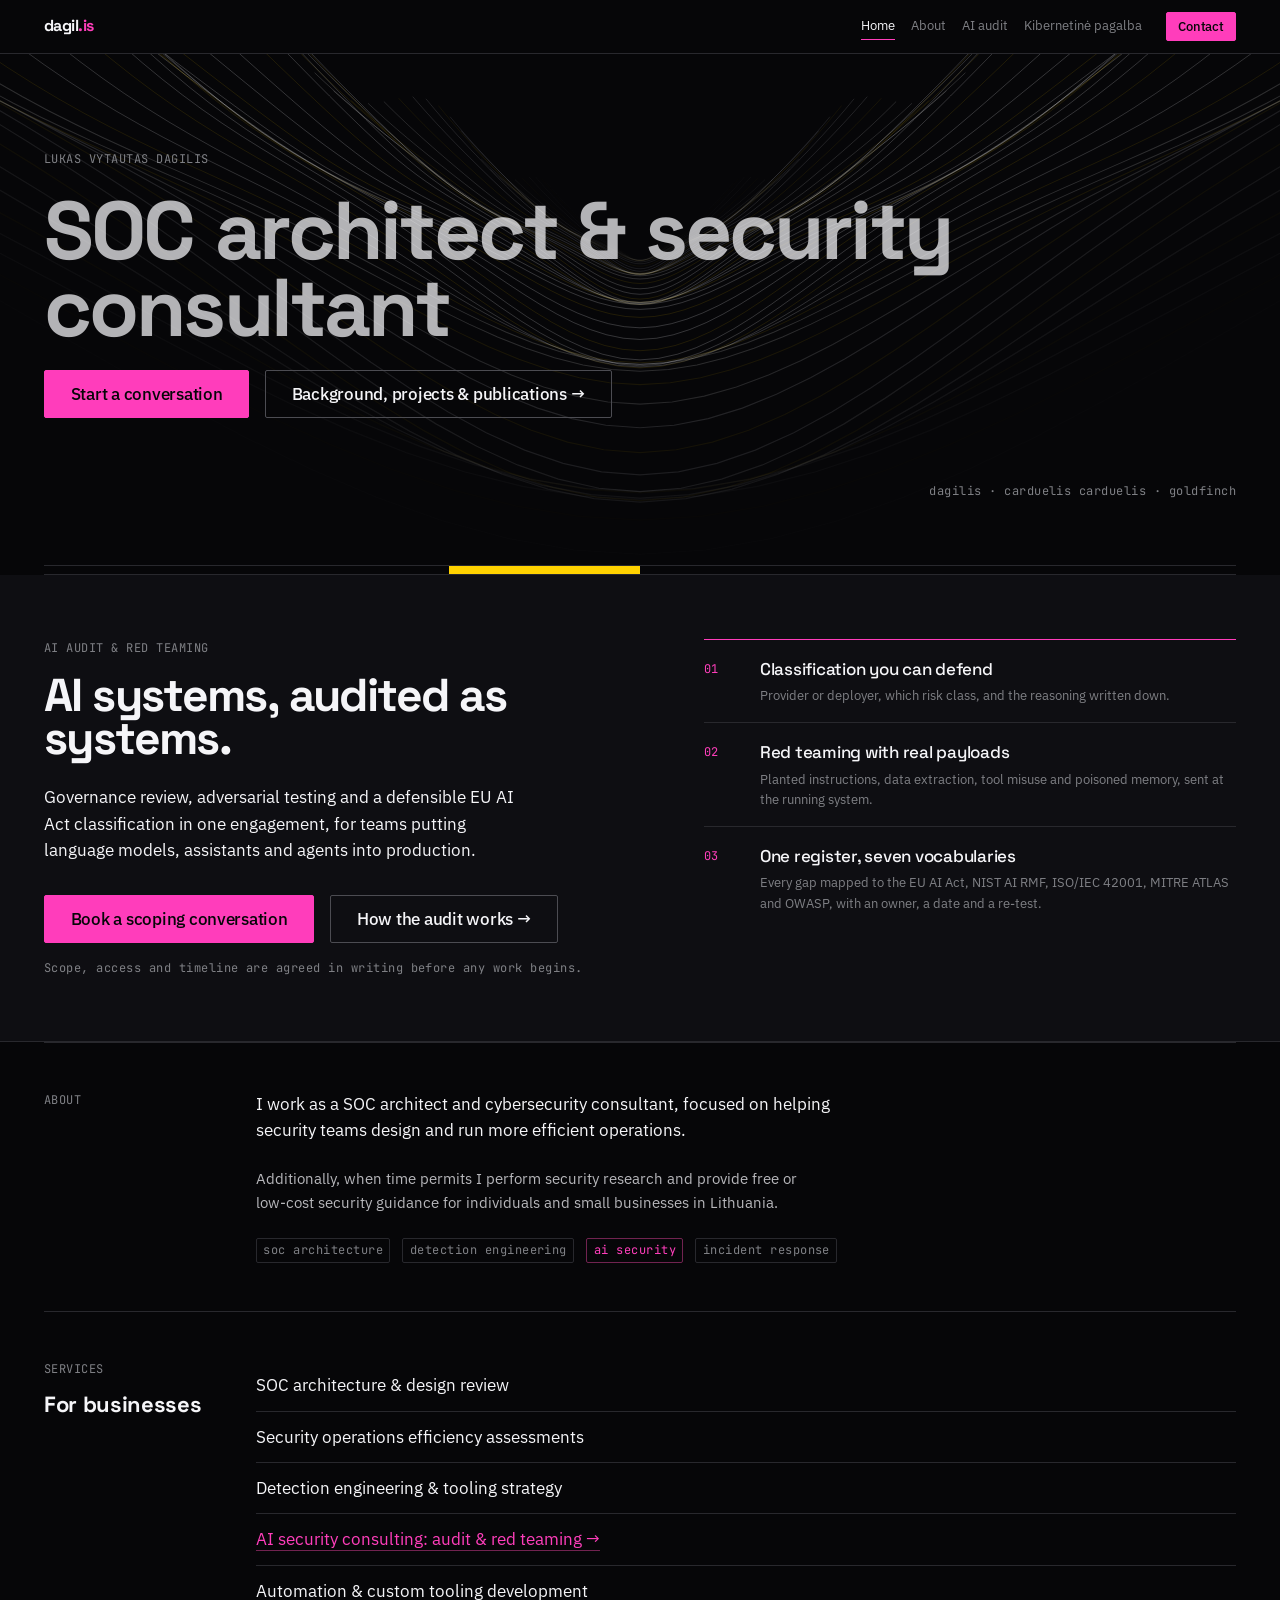
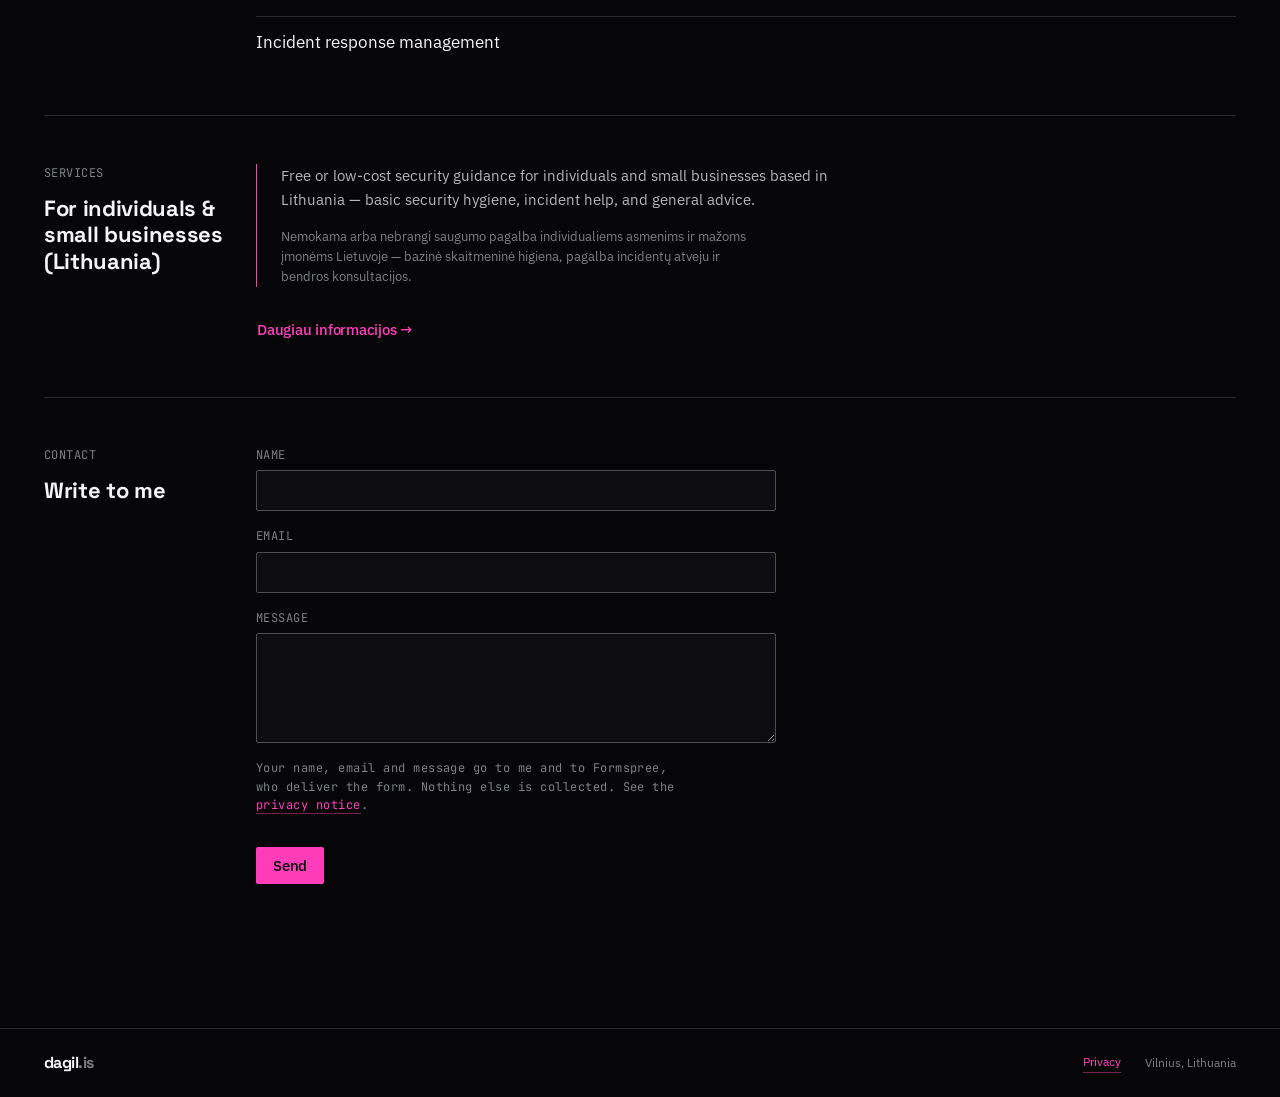
==== commit 84bfffdf: "Put the AI audit front and centre, and route every contact through the form The home page gains a fe" ====
--- a/index.html
+++ b/index.html
@@ -38,6 +38,50 @@
       <span class="footnote">dagilis · carduelis carduelis · goldfinch</span>
     </div>
   </div>
+
+  <div class="wingbar" aria-hidden="true"></div>
+
+  <section class="feature" id="ai-audit" aria-labelledby="ai-audit-title">
+    <div class="feature-grid">
+      <div>
+        <p class="label">AI audit &amp; red teaming</p>
+        <h2 class="feature-title" id="ai-audit-title">AI systems, audited as systems.</h2>
+        <p class="lead">
+          Governance review, adversarial testing and a defensible EU AI Act
+          classification in one engagement, for teams putting language models,
+          assistants and agents into production.
+        </p>
+        <div class="hero-actions">
+          <a class="btn btn--primary btn--lg" href="#contact">Book a scoping conversation</a>
+          <a class="btn btn--lg" href="audit-ai/">How the audit works →</a>
+        </div>
+        <span class="footnote">Scope, access and timeline are agreed in writing before any work begins.</span>
+      </div>
+      <ul class="feature-points">
+        <li>
+          <span class="phase-num">01</span>
+          <div>
+            <strong>Classification you can defend</strong>
+            <p>Provider or deployer, which risk class, and the reasoning written down.</p>
+          </div>
+        </li>
+        <li>
+          <span class="phase-num">02</span>
+          <div>
+            <strong>Red teaming with real payloads</strong>
+            <p>Planted instructions, data extraction, tool misuse and poisoned memory, sent at the running system.</p>
+          </div>
+        </li>
+        <li>
+          <span class="phase-num">03</span>
+          <div>
+            <strong>One register, seven vocabularies</strong>
+            <p>Every gap mapped to the EU AI Act, NIST AI RMF, ISO/IEC 42001, MITRE ATLAS and OWASP, with an owner, a date and a re-test.</p>
+          </div>
+        </li>
+      </ul>
+    </div>
+  </section>
 
   <section class="section" id="about">
     <div class="section-grid">
--- a/style.css
+++ b/style.css
@@ -465,6 +465,133 @@
 
 .honeypot { position: absolute; left: -9999px; top: -9999px; }
 
+/* Screen/print pairs. Print-only content is the fallback for things that
+   need a browser (the form); it stays out of the screen layout entirely. */
+.print-only { display: none; }
+
+/* Value list — hairlines from a 1px grid gap, as .service-list, with a
+   second line of explanation under each row. */
+.value-list {
+  list-style: none;
+  margin: 0;
+  padding: 0;
+  display: grid;
+  gap: 1px;
+  background: var(--line);
+}
+.value-list li {
+  background: var(--void);
+  padding: var(--space-3) 0;
+  display: grid;
+  gap: var(--space-1);
+}
+.value-head { color: var(--text-1); font-size: var(--text-md); }
+.value-desc { color: var(--text-3); font-size: var(--text-sm); max-width: none; }
+
+/* Phase rows — mono number in the left column, prose in the right. A real
+   sequence, so the number is in the accent. */
+.phase {
+  display: grid;
+  grid-template-columns: 56px 1fr;
+  gap: var(--space-5);
+  border-top: 1px solid var(--line);
+  padding: var(--space-4) 0;
+}
+.phase:first-child { border-top: none; padding-top: 0; }
+.phase-num {
+  font-family: var(--font-mono);
+  font-size: var(--text-xs);
+  letter-spacing: var(--tracking-mono);
+  color: var(--accent);
+  padding-top: 0.35rem;
+}
+.phase-title {
+  color: var(--text-1);
+  font-size: var(--text-md);
+  font-family: var(--font-display);
+  font-weight: var(--weight-medium);
+  letter-spacing: var(--tracking-tight);
+}
+.phase p { margin-top: var(--space-1); color: var(--text-2); max-width: none; }
+.phase-note { color: var(--text-3); font-size: var(--text-sm); }
+
+/* Area grid — two columns of hairline rows, each with a one-line gloss. */
+.area-grid {
+  list-style: none;
+  margin: 0;
+  padding: 0;
+  display: grid;
+  grid-template-columns: repeat(2, 1fr);
+  gap: 0 var(--space-6);
+}
+.area-grid li { border-top: 1px solid var(--line); padding: var(--space-3) 0; color: var(--text-1); }
+.area-grid li small { display: block; color: var(--text-3); font-size: var(--text-sm); margin-top: 2px; }
+
+/* Rule list — a stack of left-edge cards; one may carry the accent. */
+.rule-list { list-style: none; margin: 0; padding: 0; display: grid; gap: var(--space-4); }
+.rule-list li { border-left: 1px solid var(--line); padding-left: var(--space-5); }
+.rule-list li strong { display: block; margin-bottom: 2px; }
+.rule-list li.rule--accent { border-left-color: var(--accent); }
+
+/* Contact grid — the who-list beside the form. */
+.contact-grid {
+  display: grid;
+  grid-template-columns: 1fr 1fr;
+  gap: var(--space-6);
+  align-items: start;
+}
+
+/* Feature band — the one section on a page allowed to break the column
+   grid. It sits on the raised surface, full bleed, under the WingBar, with
+   the pitch on the left and three points on the right. Its buttons are the
+   page's main call to action; everything else on the page stays quiet. */
+.feature { position: relative; padding: var(--space-8) 0; }
+.feature::before {
+  content: '';
+  position: absolute;
+  top: 0;
+  bottom: 0;
+  left: 50%;
+  width: var(--bleed, 100vw);
+  transform: translateX(-50%);
+  background: var(--surface-1);
+  border-bottom: 1px solid var(--line);
+}
+.feature > * { position: relative; }
+.feature-grid {
+  display: grid;
+  grid-template-columns: 1.15fr 1fr;
+  gap: var(--space-7);
+  align-items: start;
+}
+.feature-title {
+  margin-top: var(--space-4);
+  font-size: clamp(1.9rem, 3.6vw, var(--display-md));
+  max-width: 16ch;
+}
+.feature .lead { margin-top: var(--space-5); max-width: 48ch; }
+.feature .hero-actions { margin-top: var(--space-6); }
+.feature .footnote { display: block; margin-top: var(--space-4); }
+.feature-points {
+  list-style: none;
+  margin: 0;
+  padding: 0;
+  display: grid;
+  gap: 1px;
+  background: var(--line);
+  border-top: 1px solid var(--accent);
+}
+.feature-points li {
+  background: var(--surface-1);
+  display: grid;
+  grid-template-columns: 40px 1fr;
+  gap: var(--space-4);
+  padding: var(--space-4) 0;
+}
+.feature-points .phase-num { padding-top: 0.25rem; }
+.feature-points strong { display: block; font-family: var(--font-display); font-weight: var(--weight-medium); letter-spacing: var(--tracking-tight); font-size: var(--text-md); }
+.feature-points p { margin: var(--space-1) 0 0; color: var(--text-3); font-size: var(--text-sm); max-width: none; }
+
 /* ==========================================================================
    6. Brand devices — the goldfinch, as colour and two shapes. Never a bird.
    ========================================================================== */
@@ -572,4 +699,8 @@
   .nav-inner > .btn { margin-left: auto; }
   .grid-2 { grid-template-columns: 1fr; gap: var(--space-6); }
   .hero-foot { justify-content: flex-start; }
-}
+  .area-grid, .contact-grid, .feature-grid { grid-template-columns: 1fr; }
+  .feature-grid { gap: var(--space-6); }
+  .feature { padding: var(--space-7) 0; }
+  .phase { grid-template-columns: 40px 1fr; gap: var(--space-4); }
+}
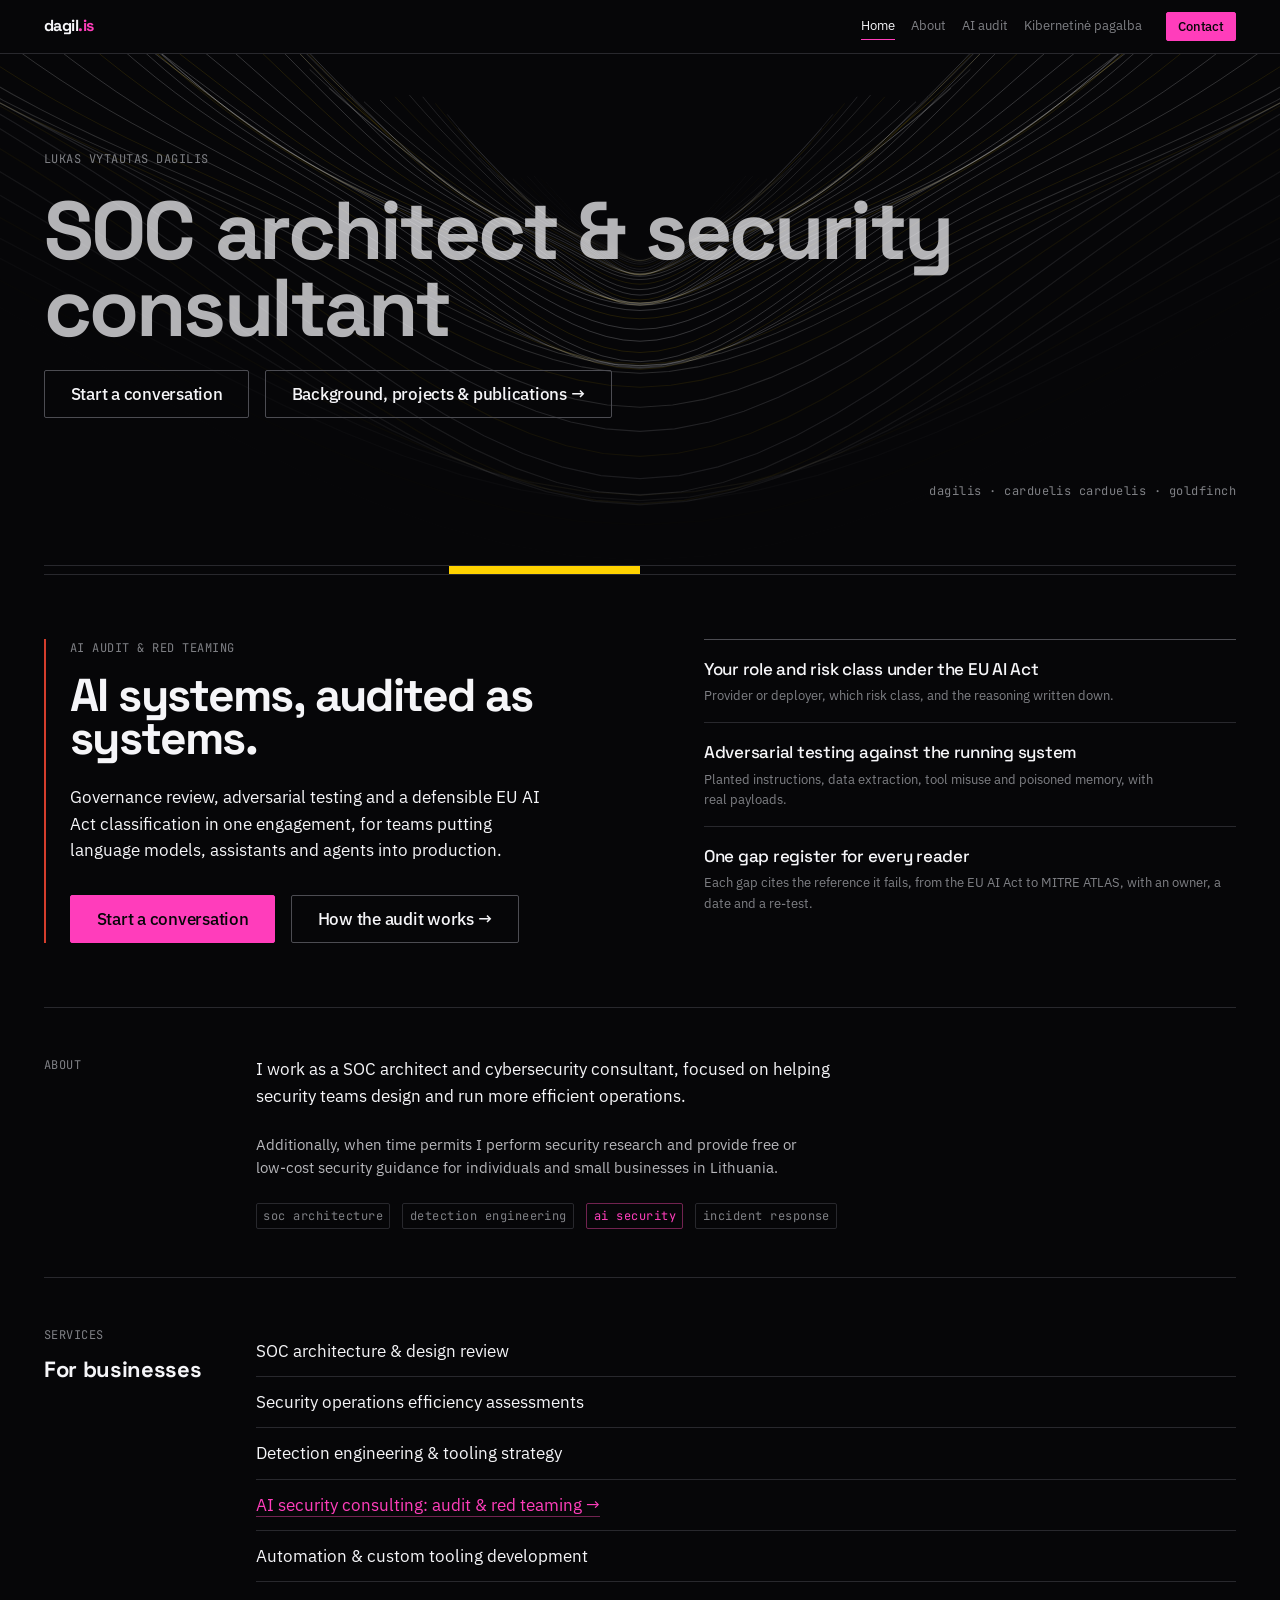
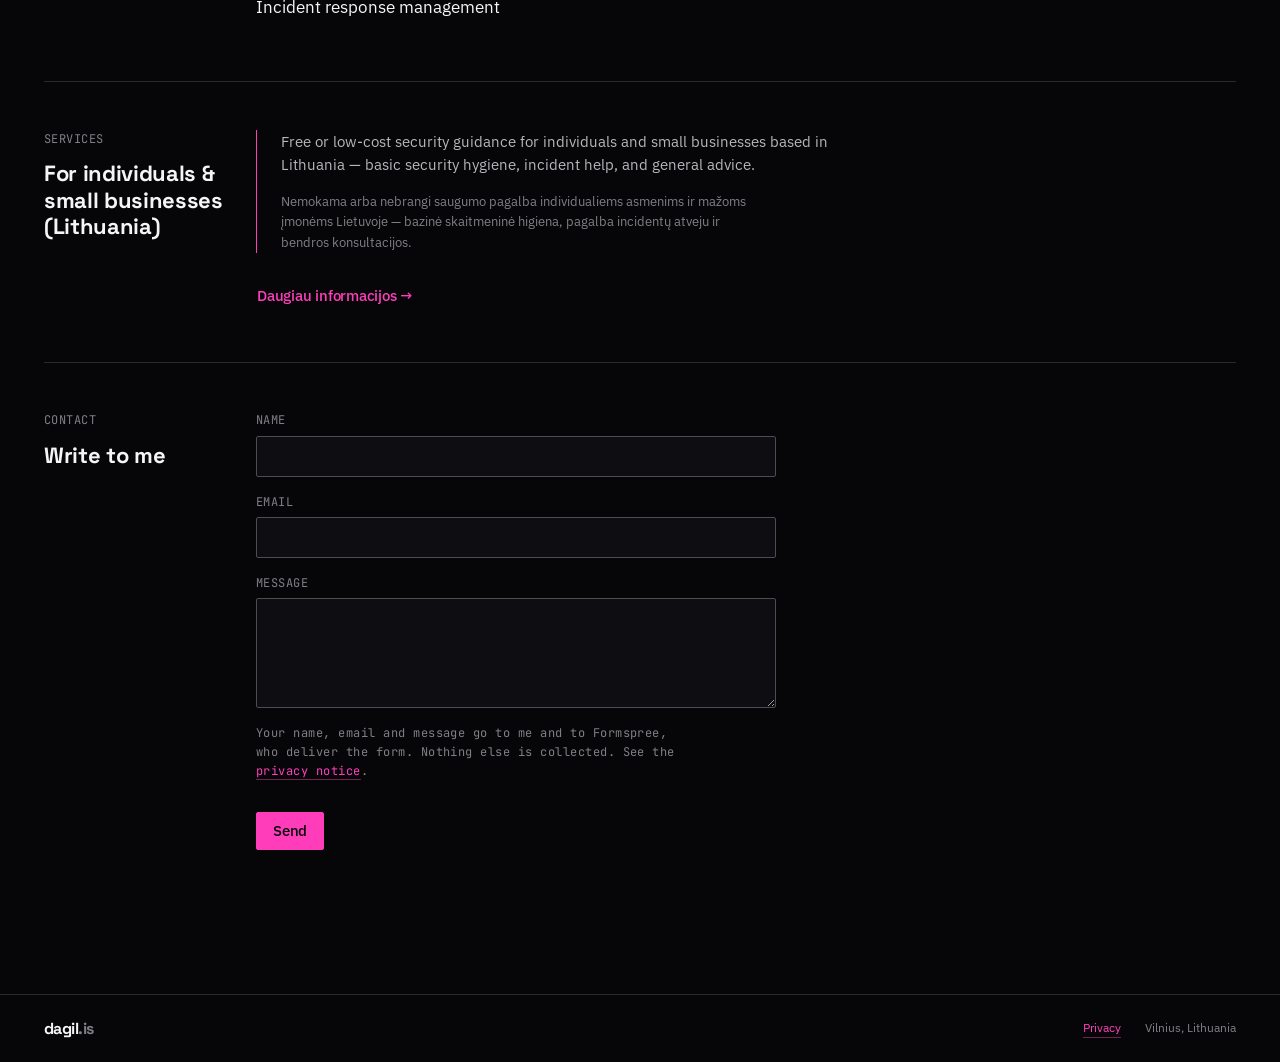
==== commit fc919136: "Keep the feature band inside the design system Review against the design-system spec: backgrounds st" ====
--- a/index.html
+++ b/index.html
@@ -31,7 +31,7 @@
     <p class="label hero-eyebrow">Lukas Vytautas Dagilis</p>
     <h1 class="kinetic" data-kinetic>SOC architect &amp; security consultant</h1>
     <div class="hero-actions">
-      <a class="btn btn--primary btn--lg" href="#contact">Start a conversation</a>
+      <a class="btn btn--lg" href="#contact">Start a conversation</a>
       <a class="btn btn--lg" href="about/">Background, projects &amp; publications →</a>
     </div>
     <div class="hero-foot">
@@ -43,7 +43,7 @@
 
   <section class="feature" id="ai-audit" aria-labelledby="ai-audit-title">
     <div class="feature-grid">
-      <div>
+      <div class="feature-pitch">
         <p class="label">AI audit &amp; red teaming</p>
         <h2 class="feature-title" id="ai-audit-title">AI systems, audited as systems.</h2>
         <p class="lead">
@@ -52,32 +52,22 @@
           assistants and agents into production.
         </p>
         <div class="hero-actions">
-          <a class="btn btn--primary btn--lg" href="#contact">Book a scoping conversation</a>
+          <a class="btn btn--primary btn--lg" href="#contact">Start a conversation</a>
           <a class="btn btn--lg" href="audit-ai/">How the audit works →</a>
         </div>
-        <span class="footnote">Scope, access and timeline are agreed in writing before any work begins.</span>
       </div>
       <ul class="feature-points">
         <li>
-          <span class="phase-num">01</span>
-          <div>
-            <strong>Classification you can defend</strong>
-            <p>Provider or deployer, which risk class, and the reasoning written down.</p>
-          </div>
+          <strong>Your role and risk class under the EU AI Act</strong>
+          <p>Provider or deployer, which risk class, and the reasoning written down.</p>
         </li>
         <li>
-          <span class="phase-num">02</span>
-          <div>
-            <strong>Red teaming with real payloads</strong>
-            <p>Planted instructions, data extraction, tool misuse and poisoned memory, sent at the running system.</p>
-          </div>
+          <strong>Adversarial testing against the running system</strong>
+          <p>Planted instructions, data extraction, tool misuse and poisoned memory, with real payloads.</p>
         </li>
         <li>
-          <span class="phase-num">03</span>
-          <div>
-            <strong>One register, seven vocabularies</strong>
-            <p>Every gap mapped to the EU AI Act, NIST AI RMF, ISO/IEC 42001, MITRE ATLAS and OWASP, with an owner, a date and a re-test.</p>
-          </div>
+          <strong>One gap register for every reader</strong>
+          <p>Each gap cites the reference it fails, from the EU AI Act to MITRE ATLAS, with an owner, a date and a re-test.</p>
         </li>
       </ul>
     </div>
@@ -150,6 +140,7 @@
       <div class="section-body">
         <form class="form" action="https://formspree.io/f/xaqgkaaq" method="POST">
           <input type="text" name="_gotcha" class="honeypot" tabindex="-1" autocomplete="off" aria-hidden="true">
+          <input type="hidden" name="_subject" value="Message via dagil.is">
           <div class="field">
             <label for="name">Name</label>
             <input type="text" id="name" name="name" required>
--- a/style.css
+++ b/style.css
@@ -468,6 +468,7 @@
 /* Screen/print pairs. Print-only content is the fallback for things that
    need a browser (the form); it stays out of the screen layout entirely. */
 .print-only { display: none; }
+@media print { .print-only { display: block; } }
 
 /* Value list — hairlines from a 1px grid gap, as .service-list, with a
    second line of explanation under each row. */
@@ -541,29 +542,19 @@
   align-items: start;
 }
 
-/* Feature band — the one section on a page allowed to break the column
-   grid. It sits on the raised surface, full bleed, under the WingBar, with
-   the pitch on the left and three points on the right. Its buttons are the
-   page's main call to action; everything else on the page stays quiet. */
-.feature { position: relative; padding: var(--space-8) 0; }
-.feature::before {
-  content: '';
-  position: absolute;
-  top: 0;
-  bottom: 0;
-  left: 50%;
-  width: var(--bleed, 100vw);
-  transform: translateX(-50%);
-  background: var(--surface-1);
-  border-bottom: 1px solid var(--line);
-}
-.feature > * { position: relative; }
+/* Feature — the page's one call to action, directly under the WingBar. It
+   leaves the label-column grid for a pitch beside a point list, carries the
+   goldfinch face as its emphasis mark (the single vertical bar the system
+   allows), and holds the page's one filled button. Background stays the
+   void: the WingBar, the bar and the button do the highlighting. */
+.feature { padding: var(--space-8) 0; }
 .feature-grid {
   display: grid;
   grid-template-columns: 1.15fr 1fr;
   gap: var(--space-7);
   align-items: start;
 }
+.feature-pitch { border-left: 2px solid var(--goldfinch-face); padding-left: var(--space-5); }
 .feature-title {
   margin-top: var(--space-4);
   font-size: clamp(1.9rem, 3.6vw, var(--display-md));
@@ -571,7 +562,6 @@
 }
 .feature .lead { margin-top: var(--space-5); max-width: 48ch; }
 .feature .hero-actions { margin-top: var(--space-6); }
-.feature .footnote { display: block; margin-top: var(--space-4); }
 .feature-points {
   list-style: none;
   margin: 0;
@@ -579,16 +569,9 @@
   display: grid;
   gap: 1px;
   background: var(--line);
-  border-top: 1px solid var(--accent);
-}
-.feature-points li {
-  background: var(--surface-1);
-  display: grid;
-  grid-template-columns: 40px 1fr;
-  gap: var(--space-4);
-  padding: var(--space-4) 0;
-}
-.feature-points .phase-num { padding-top: 0.25rem; }
+  border-top: 1px solid var(--line-strong);
+}
+.feature-points li { background: var(--void); padding: var(--space-4) 0; }
 .feature-points strong { display: block; font-family: var(--font-display); font-weight: var(--weight-medium); letter-spacing: var(--tracking-tight); font-size: var(--text-md); }
 .feature-points p { margin: var(--space-1) 0 0; color: var(--text-3); font-size: var(--text-sm); max-width: none; }
 
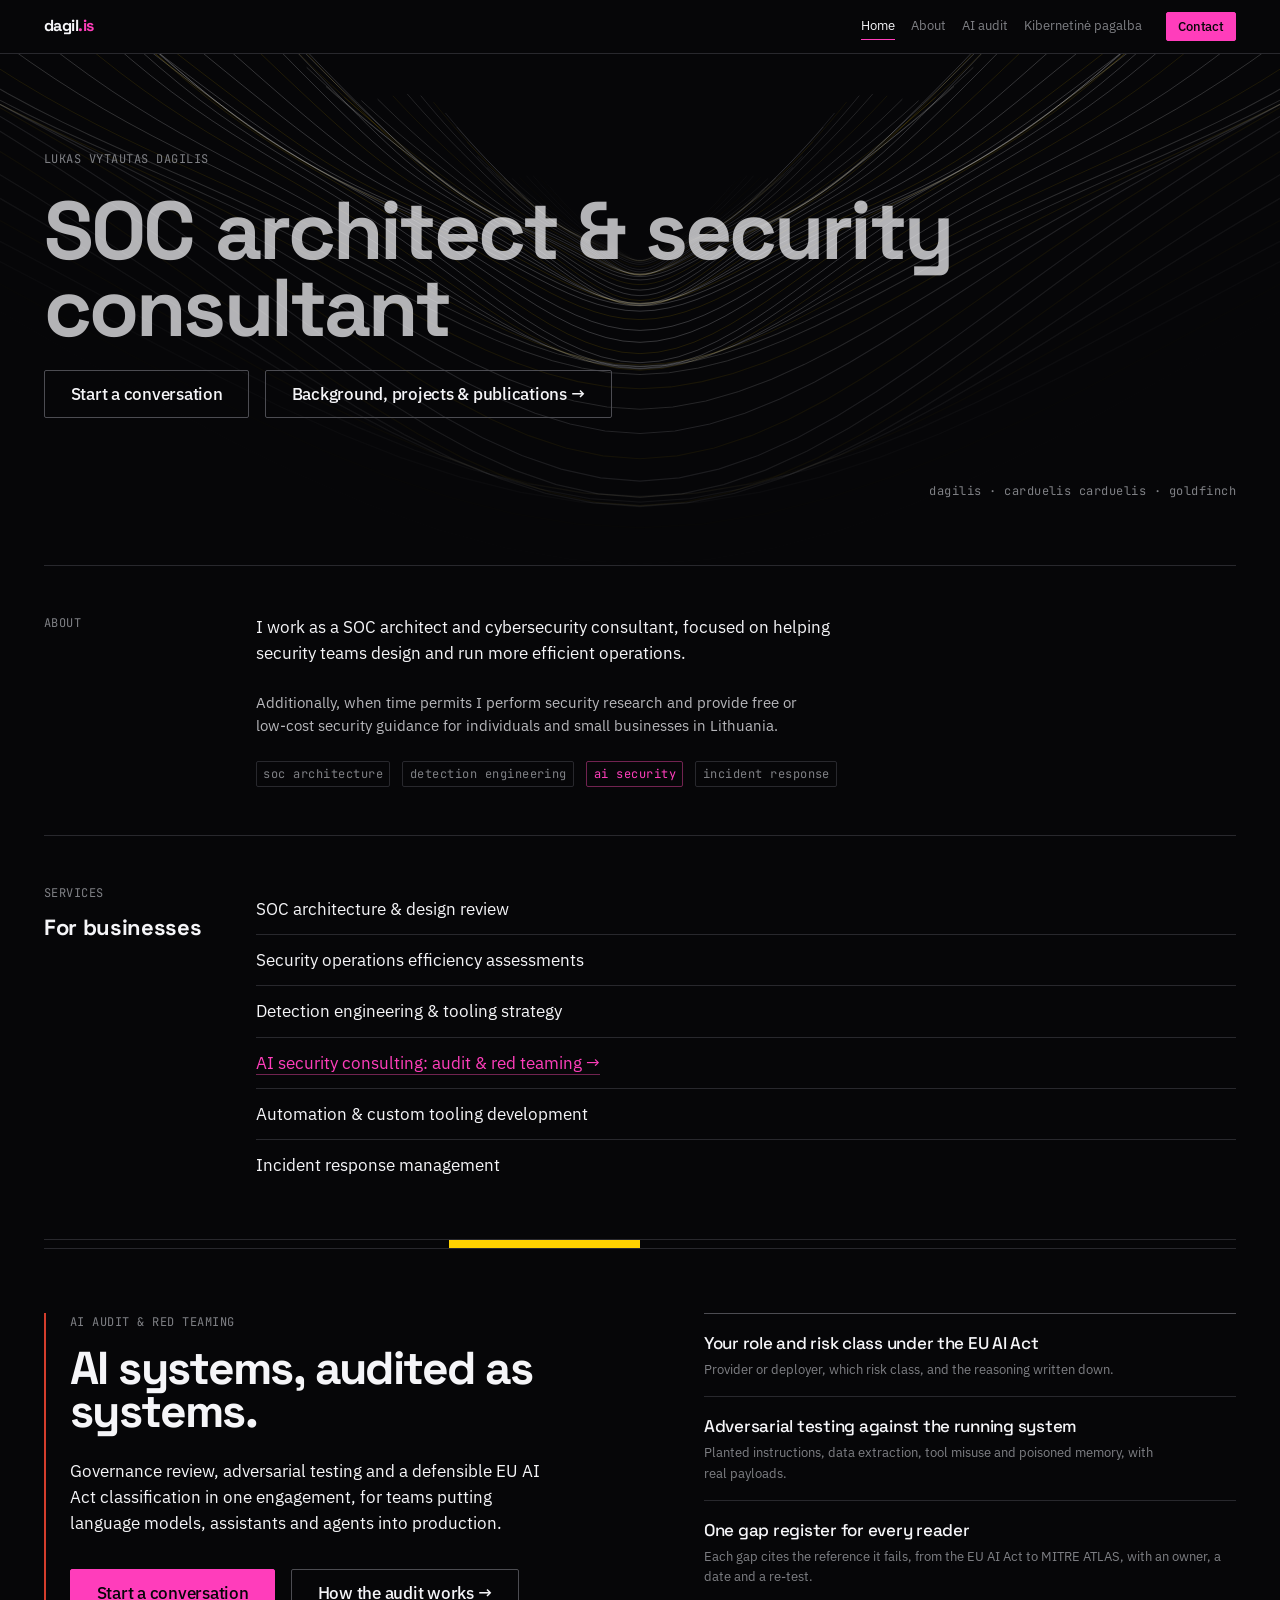
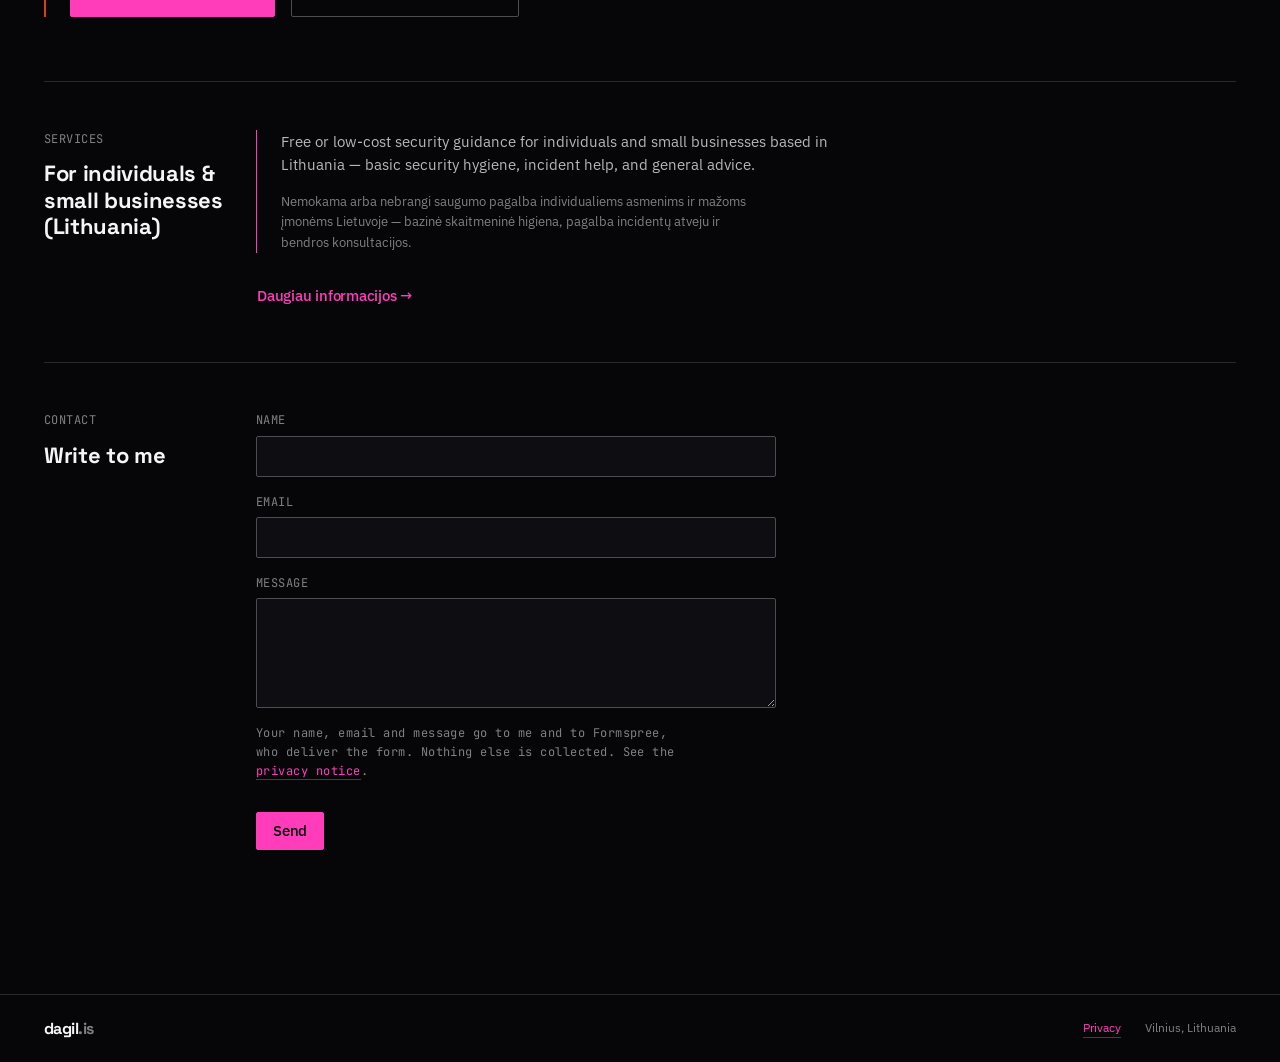
==== commit 72a13558: "Move the AI audit feature below the services list The hero now leads into About and the business ser" ====
--- a/index.html
+++ b/index.html
@@ -39,40 +39,6 @@
     </div>
   </div>
 
-  <div class="wingbar" aria-hidden="true"></div>
-
-  <section class="feature" id="ai-audit" aria-labelledby="ai-audit-title">
-    <div class="feature-grid">
-      <div class="feature-pitch">
-        <p class="label">AI audit &amp; red teaming</p>
-        <h2 class="feature-title" id="ai-audit-title">AI systems, audited as systems.</h2>
-        <p class="lead">
-          Governance review, adversarial testing and a defensible EU AI Act
-          classification in one engagement, for teams putting language models,
-          assistants and agents into production.
-        </p>
-        <div class="hero-actions">
-          <a class="btn btn--primary btn--lg" href="#contact">Start a conversation</a>
-          <a class="btn btn--lg" href="audit-ai/">How the audit works →</a>
-        </div>
-      </div>
-      <ul class="feature-points">
-        <li>
-          <strong>Your role and risk class under the EU AI Act</strong>
-          <p>Provider or deployer, which risk class, and the reasoning written down.</p>
-        </li>
-        <li>
-          <strong>Adversarial testing against the running system</strong>
-          <p>Planted instructions, data extraction, tool misuse and poisoned memory, with real payloads.</p>
-        </li>
-        <li>
-          <strong>One gap register for every reader</strong>
-          <p>Each gap cites the reference it fails, from the EU AI Act to MITRE ATLAS, with an owner, a date and a re-test.</p>
-        </li>
-      </ul>
-    </div>
-  </section>
-
   <section class="section" id="about">
     <div class="section-grid">
       <div class="section-head">
@@ -112,6 +78,40 @@
           <li>Incident response management</li>
         </ul>
       </div>
+    </div>
+  </section>
+
+  <div class="wingbar" aria-hidden="true"></div>
+
+  <section class="feature" id="ai-audit" aria-labelledby="ai-audit-title">
+    <div class="feature-grid">
+      <div class="feature-pitch">
+        <p class="label">AI audit &amp; red teaming</p>
+        <h2 class="feature-title" id="ai-audit-title">AI systems, audited as systems.</h2>
+        <p class="lead">
+          Governance review, adversarial testing and a defensible EU AI Act
+          classification in one engagement, for teams putting language models,
+          assistants and agents into production.
+        </p>
+        <div class="hero-actions">
+          <a class="btn btn--primary btn--lg" href="#contact">Start a conversation</a>
+          <a class="btn btn--lg" href="audit-ai/">How the audit works →</a>
+        </div>
+      </div>
+      <ul class="feature-points">
+        <li>
+          <strong>Your role and risk class under the EU AI Act</strong>
+          <p>Provider or deployer, which risk class, and the reasoning written down.</p>
+        </li>
+        <li>
+          <strong>Adversarial testing against the running system</strong>
+          <p>Planted instructions, data extraction, tool misuse and poisoned memory, with real payloads.</p>
+        </li>
+        <li>
+          <strong>One gap register for every reader</strong>
+          <p>Each gap cites the reference it fails, from the EU AI Act to MITRE ATLAS, with an owner, a date and a re-test.</p>
+        </li>
+      </ul>
     </div>
   </section>
 
